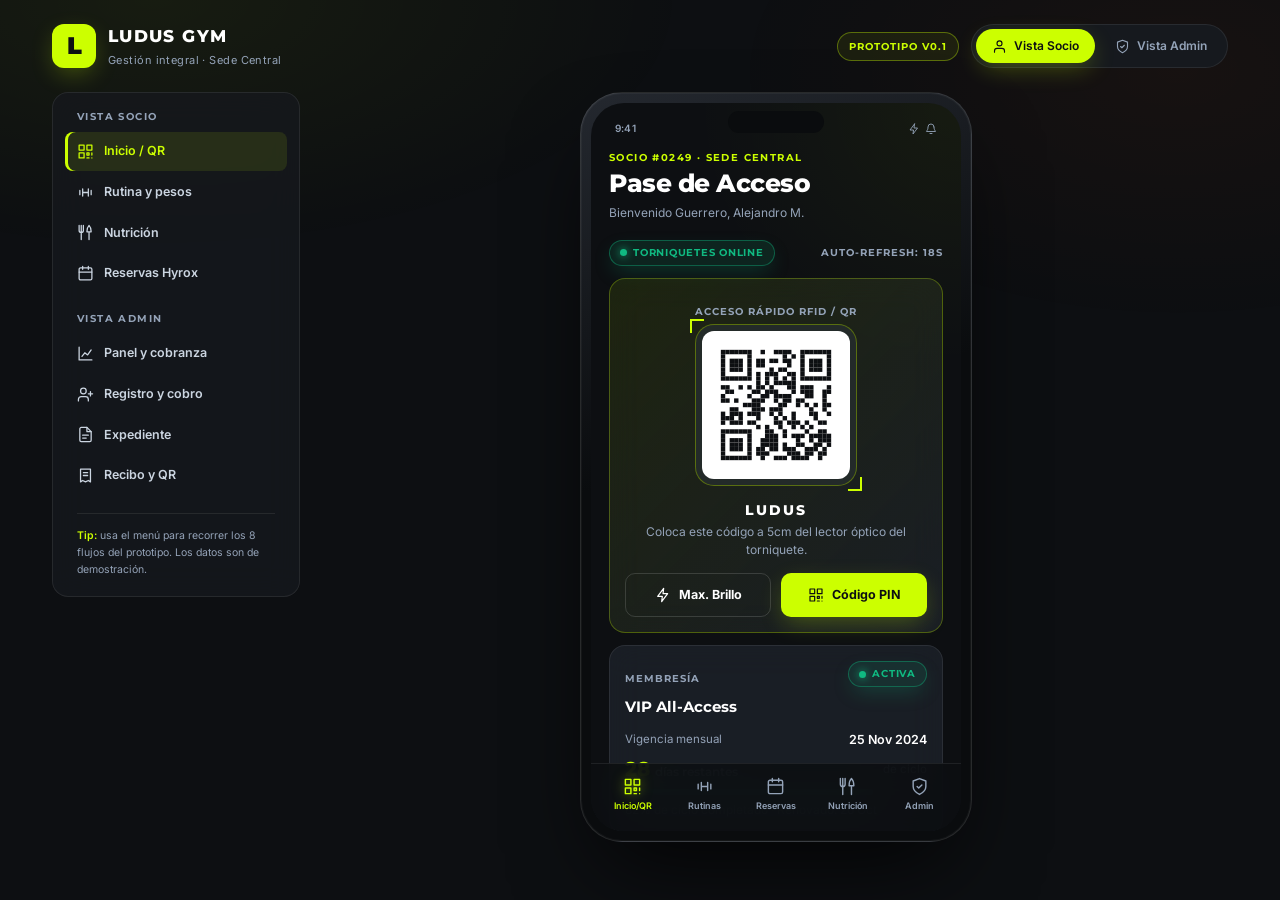
==== index.html @ ba5a7f58 "Prototipo navegable de Ludus Gym (8 flujos, HTML/CSS/JS)" ====
<!DOCTYPE html>
<html lang="es">
<head>
  <meta charset="UTF-8" />
  <meta name="viewport" content="width=device-width, initial-scale=1.0" />
  <meta name="description" content="Prototipo navegable de Ludus Gym: gestión de gimnasio para socios y administradores." />
  <title>Ludus Gym · Prototipo de gestión</title>
  <link rel="preconnect" href="https://fonts.googleapis.com" />
  <link rel="preconnect" href="https://fonts.gstatic.com" crossorigin />
  <link href="https://fonts.googleapis.com/css2?family=Inter:wght@400;500;600;700&family=Montserrat:wght@600;700;800;900&display=swap" rel="stylesheet" />
  <link rel="stylesheet" href="assets/styles.css" />
</head>
<body>
  <div class="app">
    <header class="topbar">
      <div class="brand">
        <div class="brand__logo">L</div>
        <div>
          <h1>Ludus Gym</h1>
          <p>Gestión integral · Sede Central</p>
        </div>
      </div>
      <div class="topbar__right">
        <span class="version-badge">Prototipo v0.1</span>
        <div class="role-switch" aria-label="Cambiar vista">
          <button type="button" data-action="role" data-role="socio">
            <svg viewBox="0 0 24 24" fill="none" stroke="currentColor" stroke-width="1.8" stroke-linecap="round" stroke-linejoin="round" aria-hidden="true"><path d="M20 21v-2a4 4 0 0 0-4-4H8a4 4 0 0 0-4 4v2"/><circle cx="12" cy="7" r="4"/></svg>
            Vista Socio
          </button>
          <button type="button" data-action="role" data-role="admin">
            <svg viewBox="0 0 24 24" fill="none" stroke="currentColor" stroke-width="1.8" stroke-linecap="round" stroke-linejoin="round" aria-hidden="true"><path d="M12 22s8-4 8-10V5l-8-3-8 3v7c0 6 8 10 8 10Z"/><path d="m9 12 2 2 4-4"/></svg>
            Vista Admin
          </button>
        </div>
      </div>
    </header>

    <div class="workspace">
      <aside class="sidebar" aria-label="Navegación del prototipo">
        <div class="sidebar__nav">
          <div class="nav-group">
            <p class="nav-group__label">Vista Socio</p>
            <button class="nav-item" type="button" data-action="go" data-role="socio" data-screen="socio-home">
              <svg viewBox="0 0 24 24" fill="none" stroke="currentColor" stroke-width="1.8" stroke-linecap="round" stroke-linejoin="round"><rect x="3" y="3" width="7" height="7"/><rect x="14" y="3" width="7" height="7"/><rect x="3" y="14" width="7" height="7"/><path d="M14 14h3v3h-3zM21 14v3M14 21h3M21 21h.01"/></svg>
              Inicio / QR
            </button>
            <button class="nav-item" type="button" data-action="go" data-role="socio" data-screen="socio-routine">
              <svg viewBox="0 0 24 24" fill="none" stroke="currentColor" stroke-width="1.8" stroke-linecap="round" stroke-linejoin="round"><path d="M4 9v6M8 7v10M16 7v10M20 9v6M8 12h8"/></svg>
              Rutina y pesos
            </button>
            <button class="nav-item" type="button" data-action="go" data-role="socio" data-screen="socio-nutrition">
              <svg viewBox="0 0 24 24" fill="none" stroke="currentColor" stroke-width="1.8" stroke-linecap="round" stroke-linejoin="round"><path d="M3 2v7a3 3 0 0 0 6 0V2M6 2v20M17 2c-2 2-3 5-3 9h6c0-4-1-7-3-9ZM17 11v11"/></svg>
              Nutrición
            </button>
            <button class="nav-item" type="button" data-action="go" data-role="socio" data-screen="socio-bookings">
              <svg viewBox="0 0 24 24" fill="none" stroke="currentColor" stroke-width="1.8" stroke-linecap="round" stroke-linejoin="round"><rect x="3" y="4" width="18" height="17" rx="2"/><path d="M16 2v4M8 2v4M3 10h18"/></svg>
              Reservas Hyrox
            </button>
          </div>
          <div class="nav-group">
            <p class="nav-group__label">Vista Admin</p>
            <button class="nav-item" type="button" data-action="go" data-role="admin" data-screen="admin-dashboard">
              <svg viewBox="0 0 24 24" fill="none" stroke="currentColor" stroke-width="1.8" stroke-linecap="round" stroke-linejoin="round"><path d="M3 3v18h18"/><path d="m7 16 4-5 4 3 5-7"/></svg>
              Panel y cobranza
            </button>
            <button class="nav-item" type="button" data-action="go" data-role="admin" data-screen="admin-register">
              <svg viewBox="0 0 24 24" fill="none" stroke="currentColor" stroke-width="1.8" stroke-linecap="round" stroke-linejoin="round"><path d="M16 21v-2a4 4 0 0 0-4-4H6a4 4 0 0 0-4 4v2"/><circle cx="9" cy="7" r="4"/><path d="M19 8v6M22 11h-6"/></svg>
              Registro y cobro
            </button>
            <button class="nav-item" type="button" data-action="go" data-role="admin" data-screen="admin-member">
              <svg viewBox="0 0 24 24" fill="none" stroke="currentColor" stroke-width="1.8" stroke-linecap="round" stroke-linejoin="round"><path d="M14 2H6a2 2 0 0 0-2 2v16a2 2 0 0 0 2 2h12a2 2 0 0 0 2-2V8Z"/><path d="M14 2v6h6M8 13h8M8 17h5"/></svg>
              Expediente
            </button>
            <button class="nav-item" type="button" data-action="go" data-role="admin" data-screen="admin-receipt">
              <svg viewBox="0 0 24 24" fill="none" stroke="currentColor" stroke-width="1.8" stroke-linecap="round" stroke-linejoin="round"><path d="M5 3h14v18l-3-2-4 2-4-2-3 2V3Z"/><path d="M9 8h6M9 12h6"/></svg>
              Recibo y QR
            </button>
          </div>
        </div>
        <p class="sidebar__foot">
          <strong>Tip:</strong> usa el menú para recorrer los 8 flujos del prototipo. Los datos son de demostración.
        </p>
      </aside>

      <main class="stage">
        <div class="device">
          <div class="device__notch" aria-hidden="true"></div>
          <div class="screen-scroll" id="screen"></div>
        </div>
      </main>
    </div>
  </div>

  <div class="modal-overlay" id="qr-modal" hidden>
    <div class="modal" role="dialog" aria-modal="true" aria-labelledby="qr-modal-title">
      <div id="qr-modal-content"></div>
      <h3 id="qr-modal-title">Credencial de acceso</h3>
      <p>Acércate al lector óptico del torniquete. Código <strong>LUDUS-PASS-0249</strong>.</p>
      <button class="btn btn--primary btn--block" type="button" data-action="close-modal">Entendido</button>
    </div>
  </div>

  <div class="toast-stack" id="toasts" aria-live="polite"></div>

  <script src="assets/app.js"></script>
</body>
</html>
---- assets/styles.css ----
/* ==========================================================================
   LUDUS GYM · Prototipo
   Sistema de diseño "Kinetic Obsidian" (adaptado de DESIGN.md)
   ========================================================================== */

:root {
  --bg: #0d0f12;
  --surface: #16191e;
  --surface-2: #1f242d;
  --surface-3: #282a2d;
  --volt: #ccff00;
  --volt-dim: #abd600;
  --ignition: #ff5500;
  --emerald: #10b981;
  --text: #ffffff;
  --muted: #94a3b8;
  --border: rgba(255, 255, 255, 0.08);
  --border-strong: rgba(255, 255, 255, 0.14);
  --volt-glow: 0 8px 24px -4px rgba(204, 255, 0, 0.28);
  --ignition-glow: 0 8px 24px -4px rgba(255, 85, 0, 0.32);
  --emerald-glow: 0 8px 20px -4px rgba(16, 185, 129, 0.25);
  --font-display: "Montserrat", system-ui, sans-serif;
  --font-body: "Inter", system-ui, sans-serif;
}

* { box-sizing: border-box; }

html, body { min-height: 100%; }

body {
  margin: 0;
  background: var(--bg);
  color: var(--text);
  font-family: var(--font-body);
  font-size: 14px;
  line-height: 1.5;
  -webkit-font-smoothing: antialiased;
}

body::before {
  content: "";
  position: fixed;
  inset: 0;
  pointer-events: none;
  background:
    radial-gradient(60% 40% at 12% 0%, rgba(204, 255, 0, 0.055), transparent 70%),
    radial-gradient(50% 40% at 92% 8%, rgba(255, 85, 0, 0.045), transparent 70%);
  z-index: 0;
}

button, input, select { font: inherit; }
button { cursor: pointer; }
svg { display: block; }

.app {
  position: relative;
  z-index: 1;
  max-width: 1240px;
  margin: 0 auto;
  padding: 24px clamp(16px, 3vw, 32px) 48px;
}

/* ---------- Barra superior ---------- */
.topbar {
  display: flex;
  align-items: center;
  justify-content: space-between;
  gap: 16px;
  flex-wrap: wrap;
  margin-bottom: 24px;
}

.brand { display: flex; align-items: center; gap: 12px; }

.brand__logo {
  width: 44px;
  height: 44px;
  display: grid;
  place-items: center;
  border-radius: 12px;
  background: var(--volt);
  color: var(--bg);
  font-family: var(--font-display);
  font-size: 24px;
  font-weight: 900;
  box-shadow: var(--volt-glow);
}

.brand h1 {
  margin: 0;
  font-family: var(--font-display);
  font-size: 17px;
  font-weight: 800;
  letter-spacing: 0.08em;
  text-transform: uppercase;
}

.brand p { margin: 2px 0 0; color: var(--muted); font-size: 11px; letter-spacing: 0.04em; }

.topbar__right { display: flex; align-items: center; gap: 12px; flex-wrap: wrap; }

.version-badge {
  font-family: var(--font-display);
  font-size: 10px;
  font-weight: 700;
  letter-spacing: 0.1em;
  color: var(--volt);
  border: 1px solid rgba(204, 255, 0, 0.35);
  background: rgba(204, 255, 0, 0.07);
  border-radius: 999px;
  padding: 6px 11px;
  text-transform: uppercase;
}

.role-switch {
  display: flex;
  gap: 4px;
  padding: 4px;
  background: var(--surface);
  border: 1px solid var(--border);
  border-radius: 999px;
}

.role-switch button {
  display: inline-flex;
  align-items: center;
  gap: 7px;
  border: 0;
  background: transparent;
  color: var(--muted);
  padding: 8px 16px;
  border-radius: 999px;
  font-size: 12px;
  font-weight: 600;
  transition: 0.18s ease;
}

.role-switch button:hover { color: #fff; }
.role-switch button.active { background: var(--volt); color: var(--bg); box-shadow: var(--volt-glow); }
.role-switch svg { width: 15px; height: 15px; }

/* ---------- Estructura ---------- */
.workspace {
  display: grid;
  grid-template-columns: 248px minmax(0, 1fr);
  gap: 24px;
  align-items: start;
}

.sidebar {
  position: sticky;
  top: 24px;
  background: rgba(22, 25, 30, 0.78);
  border: 1px solid var(--border);
  border-radius: 16px;
  padding: 16px 12px;
  backdrop-filter: blur(16px);
}

.nav-group + .nav-group { margin-top: 18px; }

.nav-group__label {
  margin: 0 12px 8px;
  font-family: var(--font-display);
  font-size: 10px;
  font-weight: 700;
  letter-spacing: 0.14em;
  color: var(--muted);
  text-transform: uppercase;
}

.nav-item {
  display: flex;
  align-items: center;
  gap: 10px;
  width: 100%;
  padding: 10px 12px;
  border: 0;
  border-radius: 8px;
  background: transparent;
  color: #cbd5e1;
  text-align: left;
  font-size: 12.5px;
  font-weight: 600;
  transition: 0.18s ease;
}

.nav-item + .nav-item { margin-top: 2px; }
.nav-item:hover { background: rgba(255, 255, 255, 0.05); color: #fff; }
.nav-item.active {
  background: rgba(204, 255, 0, 0.1);
  color: var(--volt);
  box-shadow: inset 3px 0 0 var(--volt);
}
.nav-item svg { width: 17px; height: 17px; flex: 0 0 auto; }
.nav-item__hint { margin-left: auto; font-size: 9px; color: var(--muted); }

.sidebar__foot {
  margin: 18px 12px 2px;
  padding-top: 14px;
  border-top: 1px solid var(--border);
  font-size: 10.5px;
  line-height: 1.6;
  color: var(--muted);
}
.sidebar__foot strong { color: var(--volt); font-weight: 600; }

.stage { display: flex; justify-content: center; align-items: flex-start; }

/* ---------- Marco de dispositivo ---------- */
.device {
  position: relative;
  width: 392px;
  max-width: 100%;
  height: min(812px, calc(100vh - 150px));
  min-height: 620px;
  padding: 10px;
  border-radius: 42px;
  border: 1px solid rgba(255, 255, 255, 0.12);
  background: linear-gradient(160deg, #24282f, #0a0c0e 45%);
  box-shadow: 0 40px 90px -25px rgba(0, 0, 0, 0.85), inset 0 0 0 1px rgba(255, 255, 255, 0.04);
}

.device__notch {
  position: absolute;
  z-index: 4;
  top: 18px;
  left: 50%;
  transform: translateX(-50%);
  width: 96px;
  height: 22px;
  border-radius: 999px;
  background: #0a0c0e;
}

.screen-scroll {
  position: relative;
  height: 100%;
  overflow-y: auto;
  overflow-x: hidden;
  border-radius: 33px;
  background:
    radial-gradient(120% 60% at 100% 0%, rgba(204, 255, 0, 0.05), transparent 60%),
    var(--bg);
  padding: 16px 18px 0;
  scrollbar-width: thin;
  scrollbar-color: rgba(255, 255, 255, 0.14) transparent;
}
.screen-scroll::-webkit-scrollbar { width: 4px; }
.screen-scroll::-webkit-scrollbar-thumb { background: rgba(255, 255, 255, 0.14); border-radius: 4px; }

.statusbar {
  display: flex;
  justify-content: space-between;
  align-items: center;
  padding: 2px 6px 14px;
  font-size: 10px;
  font-weight: 600;
  color: var(--muted);
  letter-spacing: 0.02em;
}
.statusbar__icons { display: flex; gap: 5px; align-items: center; }
.statusbar__icons svg { width: 12px; height: 12px; }

.screen-head { margin-bottom: 18px; }
.eyebrow {
  margin: 0 0 4px;
  font-family: var(--font-display);
  font-size: 10px;
  font-weight: 700;
  letter-spacing: 0.14em;
  color: var(--volt);
  text-transform: uppercase;
}
.screen-title {
  margin: 0;
  font-family: var(--font-display);
  font-size: 25px;
  font-weight: 800;
  line-height: 1.15;
  letter-spacing: -0.02em;
}
.screen-sub { margin: 6px 0 0; color: var(--muted); font-size: 12px; }

/* ---------- Tarjetas y componentes ---------- */
.card {
  background: rgba(31, 36, 45, 0.72);
  border: 1px solid var(--border);
  border-radius: 16px;
  padding: 15px;
  backdrop-filter: blur(16px);
}
.card + .card { margin-top: 12px; }
.card--plain { background: rgba(22, 25, 30, 0.55); }
.card--volt { border-color: rgba(204, 255, 0, 0.28); background: linear-gradient(135deg, rgba(204, 255, 0, 0.09), rgba(31, 36, 45, 0.7)); }

.card__label {
  font-family: var(--font-display);
  font-size: 10px;
  font-weight: 700;
  letter-spacing: 0.1em;
  color: var(--muted);
  text-transform: uppercase;
}
.card__title { margin: 4px 0 0; font-family: var(--font-display); font-size: 15px; font-weight: 700; }
.card__head { display: flex; align-items: flex-start; justify-content: space-between; gap: 10px; margin-bottom: 12px; }

.row { display: flex; align-items: center; justify-content: space-between; gap: 12px; }
.row + .row { margin-top: 10px; }
.row__label { color: var(--muted); font-size: 11.5px; }
.row__value { font-size: 12.5px; font-weight: 600; }

.metric {
  font-family: var(--font-display);
  font-size: 30px;
  font-weight: 800;
  letter-spacing: -0.04em;
  line-height: 1;
  color: var(--volt);
}
.metric--sm { font-size: 20px; letter-spacing: -0.02em; }
.metric--white { color: #fff; }
.metric__unit { font-size: 12px; font-weight: 600; color: var(--muted); letter-spacing: 0; }

.grid-2 { display: grid; grid-template-columns: repeat(2, minmax(0, 1fr)); gap: 10px; }
.grid-2 .card + .card { margin-top: 0; }
.grid-3 { display: grid; grid-template-columns: repeat(3, minmax(0, 1fr)); gap: 8px; }

.badge {
  display: inline-flex;
  align-items: center;
  gap: 6px;
  padding: 5px 10px;
  border-radius: 999px;
  font-family: var(--font-display);
  font-size: 9.5px;
  font-weight: 700;
  letter-spacing: 0.08em;
  text-transform: uppercase;
  white-space: nowrap;
}
.badge--active { color: var(--emerald); background: rgba(16, 185, 129, 0.12); border: 1px solid rgba(16, 185, 129, 0.4); box-shadow: var(--emerald-glow); }
.badge--warn { color: var(--ignition); background: rgba(255, 85, 0, 0.12); border: 1px solid rgba(255, 85, 0, 0.4); }
.badge--volt { color: var(--volt); background: rgba(204, 255, 0, 0.1); border: 1px solid rgba(204, 255, 0, 0.35); }
.badge--muted { color: var(--muted); background: rgba(255, 255, 255, 0.05); border: 1px solid var(--border); }
.dot { width: 7px; height: 7px; border-radius: 50%; background: currentColor; box-shadow: 0 0 9px currentColor; }

.btn {
  display: inline-flex;
  align-items: center;
  justify-content: center;
  gap: 8px;
  min-height: 44px;
  padding: 0 16px;
  border: 1px solid transparent;
  border-radius: 10px;
  font-size: 12.5px;
  font-weight: 700;
  font-family: var(--font-body);
  transition: transform 0.12s ease, box-shadow 0.18s ease, background 0.18s ease;
}
.btn:active { transform: scale(0.98); }
.btn svg { width: 16px; height: 16px; }
.btn--primary { background: var(--volt); color: var(--bg); box-shadow: var(--volt-glow); }
.btn--primary:hover { box-shadow: 0 10px 30px -4px rgba(204, 255, 0, 0.45); }
.btn--ignition { background: var(--ignition); color: #fff; box-shadow: var(--ignition-glow); }
.btn--emerald { background: var(--emerald); color: #002113; box-shadow: var(--emerald-glow); }
.btn--ghost { background: transparent; border-color: var(--border-strong); color: #fff; }
.btn--ghost:hover { background: rgba(204, 255, 0, 0.1); border-color: rgba(204, 255, 0, 0.4); }
.btn--block { width: 100%; }
.btn--sm { min-height: 34px; padding: 0 12px; font-size: 11px; border-radius: 8px; }

.bar-track { height: 6px; border-radius: 999px; background: rgba(255, 255, 255, 0.06); overflow: hidden; }
.bar-fill { height: 100%; border-radius: 999px; background: var(--volt); transition: width 0.35s ease; }
.bar-fill--ignition { background: var(--ignition); }
.bar-fill--emerald { background: var(--emerald); }

.qr-frame { position: relative; padding: 10px; background: #fff; border-radius: 12px; box-shadow: 0 0 0 6px rgba(31, 36, 45, 0.9), 0 0 0 7px rgba(204, 255, 0, 0.35); }
.qr-frame::before, .qr-frame::after {
  content: "";
  position: absolute;
  width: 12px; height: 12px;
  border: 2px solid var(--volt);
  pointer-events: none;
}
.qr-frame::before { top: -12px; left: -12px; border-right: 0; border-bottom: 0; }
.qr-frame::after { bottom: -12px; right: -12px; border-left: 0; border-top: 0; }
.qr-frame svg { width: 128px; height: 128px; image-rendering: pixelated; }

.avatar {
  width: 40px; height: 40px; flex: 0 0 auto;
  display: grid; place-items: center;
  border-radius: 10px;
  background: rgba(204, 255, 0, 0.12);
  color: var(--volt);
  font-family: var(--font-display);
  font-size: 14px;
  font-weight: 800;
  border: 1px solid rgba(204, 255, 0, 0.25);
}

.list-row { display: flex; align-items: center; gap: 10px; padding: 10px 0; }
.list-row + .list-row { border-top: 1px solid rgba(255, 255, 255, 0.05); }
.list-row__main { min-width: 0; flex: 1; }
.list-row__title { font-size: 12.5px; font-weight: 600; }
.list-row__sub { font-size: 10.5px; color: var(--muted); margin-top: 1px; }
.list-row__right { text-align: right; flex: 0 0 auto; }

.exercise {
  display: flex; gap: 12px; align-items: flex-start;
  padding: 12px;
  border-radius: 12px;
  background: rgba(13, 15, 18, 0.5);
  border: 1px solid var(--border);
}
.exercise + .exercise { margin-top: 8px; }
.exercise__num { font-family: var(--font-display); font-size: 11px; font-weight: 800; color: var(--volt); padding-top: 2px; }
.exercise__name { font-size: 12.5px; font-weight: 600; }
.exercise__meta { font-size: 10.5px; color: var(--muted); margin-top: 2px; }

.field { margin-bottom: 12px; }
.field label { display: block; margin-bottom: 5px; font-size: 10px; font-weight: 700; letter-spacing: 0.08em; color: var(--muted); text-transform: uppercase; }
.field input, .field select {
  width: 100%;
  min-height: 42px;
  padding: 0 12px;
  background: var(--surface);
  border: 1px solid rgba(255, 255, 255, 0.1);
  border-radius: 8px;
  color: #fff;
  font-size: 12.5px;
  outline: none;
  transition: 0.18s ease;
}
.field input:focus, .field select:focus { border-color: var(--volt); box-shadow: 0 0 0 3px rgba(204, 255, 0, 0.12); }
.field input::placeholder { color: #5d6778; }

.table-wrap { overflow-x: auto; margin: 0 -4px; }
table.data { width: 100%; border-collapse: collapse; font-size: 11px; }
table.data th {
  text-align: left;
  padding: 7px 6px;
  font-family: var(--font-display);
  font-size: 9px;
  font-weight: 700;
  letter-spacing: 0.09em;
  color: var(--muted);
  text-transform: uppercase;
  border-bottom: 1px solid var(--border);
}
table.data td { padding: 9px 6px; border-bottom: 1px solid rgba(255, 255, 255, 0.045); }
table.data tr:last-child td { border-bottom: 0; }
table.data td strong { font-weight: 600; }

.search-box { position: relative; margin-bottom: 12px; }
.search-box svg { position: absolute; left: 11px; top: 50%; transform: translateY(-50%); width: 15px; height: 15px; color: var(--muted); }
.search-box input { width: 100%; min-height: 40px; padding: 0 12px 0 34px; background: var(--surface); border: 1px solid var(--border); border-radius: 8px; color: #fff; font-size: 12px; outline: none; }
.search-box input:focus { border-color: var(--volt); }

.tabs { display: flex; gap: 6px; margin-bottom: 12px; overflow-x: auto; }
.tabs button {
  border: 1px solid var(--border);
  background: transparent;
  color: var(--muted);
  padding: 7px 12px;
  border-radius: 999px;
  font-size: 11px;
  font-weight: 600;
  white-space: nowrap;
}
.tabs button.active { background: rgba(204, 255, 0, 0.1); color: var(--volt); border-color: rgba(204, 255, 0, 0.35); }

.notice {
  display: flex; gap: 10px; align-items: flex-start;
  padding: 11px 12px;
  border-radius: 10px;
  background: rgba(255, 85, 0, 0.08);
  border: 1px solid rgba(255, 85, 0, 0.28);
  font-size: 11px;
  color: #ffd0bd;
}
.notice svg { width: 15px; height: 15px; flex: 0 0 auto; color: var(--ignition); }

.sparkline { display: flex; align-items: flex-end; gap: 5px; height: 56px; margin-top: 8px; }
.sparkline span { flex: 1; border-radius: 3px 3px 0 0; background: linear-gradient(180deg, var(--volt), rgba(204, 255, 0, 0.18)); }

/* ---------- Navegación inferior ---------- */
.bottom-nav {
  position: sticky;
  bottom: 0;
  z-index: 5;
  display: grid;
  grid-auto-flow: column;
  grid-auto-columns: 1fr;
  margin: 18px -18px 0;
  padding: 9px 6px 14px;
  background: rgba(13, 15, 18, 0.92);
  border-top: 1px solid var(--border);
  backdrop-filter: blur(20px);
}
.bottom-nav button {
  display: flex; flex-direction: column; align-items: center; gap: 3px;
  border: 0; background: transparent; color: var(--muted);
  font-size: 9px; font-weight: 600; padding: 4px 0; min-height: 44px;
}
.bottom-nav button.active { color: var(--volt); }
.bottom-nav button.active svg { filter: drop-shadow(0 0 6px rgba(204, 255, 0, 0.5)); }
.bottom-nav svg { width: 19px; height: 19px; }

/* ---------- Modal y toast ---------- */
.modal-overlay {
  position: fixed; inset: 0; z-index: 50;
  display: grid; place-items: center;
  padding: 20px;
  background: rgba(13, 15, 18, 0.85);
  backdrop-filter: blur(20px);
}
.modal-overlay[hidden] { display: none; }
.modal {
  width: min(350px, 100%);
  padding: 26px 22px;
  border-radius: 24px;
  background: var(--surface-2);
  border: 1px solid rgba(255, 255, 255, 0.14);
  box-shadow: 0 30px 70px -20px #000;
  text-align: center;
}
.modal h3 { margin: 12px 0 4px; font-family: var(--font-display); font-size: 18px; font-weight: 800; }
.modal p { margin: 0 0 18px; color: var(--muted); font-size: 11.5px; }
.modal .qr-frame { display: inline-block; }
.modal .qr-frame svg { width: 150px; height: 150px; }

.toast-stack { position: fixed; z-index: 60; right: 20px; top: 20px; display: flex; flex-direction: column; gap: 8px; }
.toast {
  display: flex; align-items: center; gap: 9px;
  min-width: 230px; max-width: 330px;
  padding: 11px 14px;
  border-radius: 10px;
  background: #1f242d;
  border: 1px solid rgba(204, 255, 0, 0.35);
  box-shadow: 0 12px 30px -10px #000;
  font-size: 12px;
  animation: toast-in 0.22s ease-out;
}
.toast svg { width: 16px; height: 16px; color: var(--volt); flex: 0 0 auto; }
@keyframes toast-in { from { opacity: 0; transform: translateY(-8px); } to { opacity: 1; transform: none; } }

/* ---------- Responsive ---------- */
@media (max-width: 860px) {
  .workspace { grid-template-columns: 1fr; gap: 16px; }
  .sidebar { position: static; }
  .sidebar__nav { display: grid; grid-template-columns: 1fr 1fr; gap: 14px; }
  .nav-group + .nav-group { margin-top: 0; }
  .sidebar__foot { display: none; }
  .device { width: 100%; height: min(760px, calc(100vh - 300px)); min-height: 560px; }
}

@media (max-width: 520px) {
  .app { padding: 16px 12px 24px; }
  .topbar { margin-bottom: 16px; }
  .brand h1 { font-size: 15px; }
  .version-badge { display: none; }
  .role-switch { width: 100%; }
  .role-switch button { flex: 1; justify-content: center; padding: 8px 10px; }
  .sidebar__nav { grid-template-columns: 1fr; }
  .device {
    width: calc(100% + 24px);
    margin-left: -12px;
    height: auto;
    min-height: 0;
    padding: 0;
    border: 0;
    border-radius: 0;
    background: var(--bg);
    box-shadow: none;
  }
  .device__notch { display: none; }
  .screen-scroll { border-radius: 0; padding: 10px 16px 0; }
  .bottom-nav { margin: 18px -16px 0; padding-bottom: max(14px, env(safe-area-inset-bottom)); }
  .toast-stack { left: 12px; right: 12px; top: 12px; }
  .toast { max-width: none; }
}
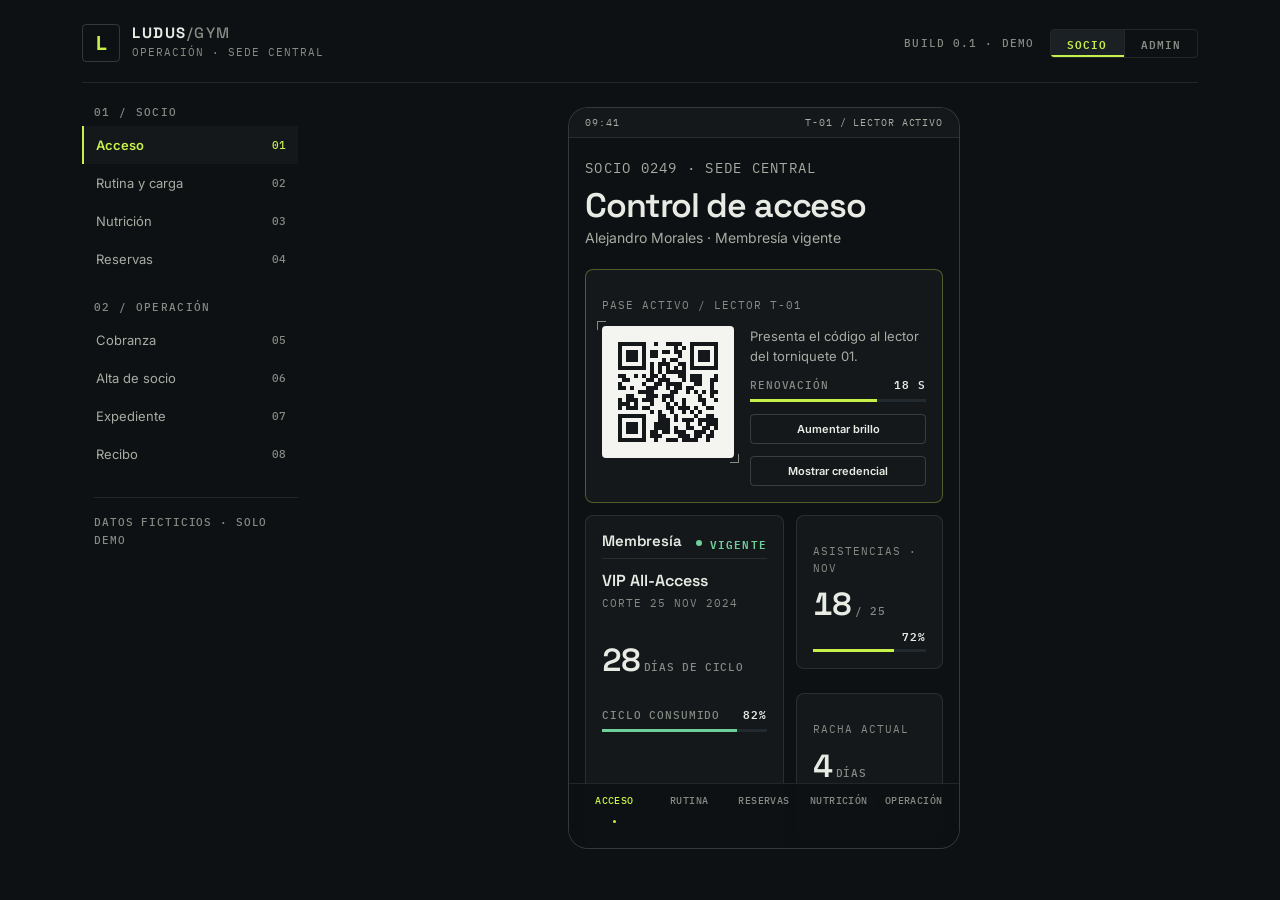
==== commit 44ed6d7d: "Refactor de diseño: sistema Terminal 2026, diagnóstico anti-slop y estados reales" ====
--- a/index.html
+++ b/index.html
@@ -1,106 +1,74 @@
-<!DOCTYPE html>
+<!doctype html>
 <html lang="es">
 <head>
-  <meta charset="UTF-8" />
-  <meta name="viewport" content="width=device-width, initial-scale=1.0" />
-  <meta name="description" content="Prototipo navegable de Ludus Gym: gestión de gimnasio para socios y administradores." />
-  <title>Ludus Gym · Prototipo de gestión</title>
-  <link rel="preconnect" href="https://fonts.googleapis.com" />
-  <link rel="preconnect" href="https://fonts.gstatic.com" crossorigin />
-  <link href="https://fonts.googleapis.com/css2?family=Inter:wght@400;500;600;700&family=Montserrat:wght@600;700;800;900&display=swap" rel="stylesheet" />
-  <link rel="stylesheet" href="assets/styles.css" />
+  <meta charset="utf-8">
+  <meta name="viewport" content="width=device-width, initial-scale=1">
+  <meta name="color-scheme" content="dark">
+  <meta name="description" content="Terminal de operación Ludus Gym: accesos, cobros y expedientes en un solo flujo.">
+  <title>Ludus Gym · Terminal de operación</title>
+  <link rel="preconnect" href="https://fonts.googleapis.com">
+  <link rel="preconnect" href="https://fonts.gstatic.com" crossorigin>
+  <link href="https://fonts.googleapis.com/css2?family=IBM+Plex+Mono:wght@400;500;600&family=Inter:wght@400;500;600&family=Space+Grotesk:wght@500;600;700&display=swap" rel="stylesheet">
+  <link rel="stylesheet" href="assets/styles.css">
 </head>
 <body>
+  <a class="skip-link" href="#screen">Saltar a la vista activa</a>
+
   <div class="app">
     <header class="topbar">
       <div class="brand">
-        <div class="brand__logo">L</div>
-        <div>
-          <h1>Ludus Gym</h1>
-          <p>Gestión integral · Sede Central</p>
-        </div>
+        <span class="brand__mark" aria-hidden="true">L</span>
+        <span class="brand__id">
+          <strong>LUDUS<span>/GYM</span></strong>
+          <span class="meta">OPERACIÓN · SEDE CENTRAL</span>
+        </span>
       </div>
-      <div class="topbar__right">
-        <span class="version-badge">Prototipo v0.1</span>
-        <div class="role-switch" aria-label="Cambiar vista">
-          <button type="button" data-action="role" data-role="socio">
-            <svg viewBox="0 0 24 24" fill="none" stroke="currentColor" stroke-width="1.8" stroke-linecap="round" stroke-linejoin="round" aria-hidden="true"><path d="M20 21v-2a4 4 0 0 0-4-4H8a4 4 0 0 0-4 4v2"/><circle cx="12" cy="7" r="4"/></svg>
-            Vista Socio
-          </button>
-          <button type="button" data-action="role" data-role="admin">
-            <svg viewBox="0 0 24 24" fill="none" stroke="currentColor" stroke-width="1.8" stroke-linecap="round" stroke-linejoin="round" aria-hidden="true"><path d="M12 22s8-4 8-10V5l-8-3-8 3v7c0 6 8 10 8 10Z"/><path d="m9 12 2 2 4-4"/></svg>
-            Vista Admin
-          </button>
-        </div>
+      <div class="topbar__tools">
+        <span class="build">BUILD 0.1 · DEMO</span>
+        <nav class="segment" aria-label="Seleccionar vista">
+          <button type="button" data-action="role" data-role="socio" aria-pressed="true">SOCIO</button>
+          <button type="button" data-action="role" data-role="admin" aria-pressed="false">ADMIN</button>
+        </nav>
       </div>
     </header>
 
     <div class="workspace">
-      <aside class="sidebar" aria-label="Navegación del prototipo">
-        <div class="sidebar__nav">
-          <div class="nav-group">
-            <p class="nav-group__label">Vista Socio</p>
-            <button class="nav-item" type="button" data-action="go" data-role="socio" data-screen="socio-home">
-              <svg viewBox="0 0 24 24" fill="none" stroke="currentColor" stroke-width="1.8" stroke-linecap="round" stroke-linejoin="round"><rect x="3" y="3" width="7" height="7"/><rect x="14" y="3" width="7" height="7"/><rect x="3" y="14" width="7" height="7"/><path d="M14 14h3v3h-3zM21 14v3M14 21h3M21 21h.01"/></svg>
-              Inicio / QR
-            </button>
-            <button class="nav-item" type="button" data-action="go" data-role="socio" data-screen="socio-routine">
-              <svg viewBox="0 0 24 24" fill="none" stroke="currentColor" stroke-width="1.8" stroke-linecap="round" stroke-linejoin="round"><path d="M4 9v6M8 7v10M16 7v10M20 9v6M8 12h8"/></svg>
-              Rutina y pesos
-            </button>
-            <button class="nav-item" type="button" data-action="go" data-role="socio" data-screen="socio-nutrition">
-              <svg viewBox="0 0 24 24" fill="none" stroke="currentColor" stroke-width="1.8" stroke-linecap="round" stroke-linejoin="round"><path d="M3 2v7a3 3 0 0 0 6 0V2M6 2v20M17 2c-2 2-3 5-3 9h6c0-4-1-7-3-9ZM17 11v11"/></svg>
-              Nutrición
-            </button>
-            <button class="nav-item" type="button" data-action="go" data-role="socio" data-screen="socio-bookings">
-              <svg viewBox="0 0 24 24" fill="none" stroke="currentColor" stroke-width="1.8" stroke-linecap="round" stroke-linejoin="round"><rect x="3" y="4" width="18" height="17" rx="2"/><path d="M16 2v4M8 2v4M3 10h18"/></svg>
-              Reservas Hyrox
-            </button>
-          </div>
-          <div class="nav-group">
-            <p class="nav-group__label">Vista Admin</p>
-            <button class="nav-item" type="button" data-action="go" data-role="admin" data-screen="admin-dashboard">
-              <svg viewBox="0 0 24 24" fill="none" stroke="currentColor" stroke-width="1.8" stroke-linecap="round" stroke-linejoin="round"><path d="M3 3v18h18"/><path d="m7 16 4-5 4 3 5-7"/></svg>
-              Panel y cobranza
-            </button>
-            <button class="nav-item" type="button" data-action="go" data-role="admin" data-screen="admin-register">
-              <svg viewBox="0 0 24 24" fill="none" stroke="currentColor" stroke-width="1.8" stroke-linecap="round" stroke-linejoin="round"><path d="M16 21v-2a4 4 0 0 0-4-4H6a4 4 0 0 0-4 4v2"/><circle cx="9" cy="7" r="4"/><path d="M19 8v6M22 11h-6"/></svg>
-              Registro y cobro
-            </button>
-            <button class="nav-item" type="button" data-action="go" data-role="admin" data-screen="admin-member">
-              <svg viewBox="0 0 24 24" fill="none" stroke="currentColor" stroke-width="1.8" stroke-linecap="round" stroke-linejoin="round"><path d="M14 2H6a2 2 0 0 0-2 2v16a2 2 0 0 0 2 2h12a2 2 0 0 0 2-2V8Z"/><path d="M14 2v6h6M8 13h8M8 17h5"/></svg>
-              Expediente
-            </button>
-            <button class="nav-item" type="button" data-action="go" data-role="admin" data-screen="admin-receipt">
-              <svg viewBox="0 0 24 24" fill="none" stroke="currentColor" stroke-width="1.8" stroke-linecap="round" stroke-linejoin="round"><path d="M5 3h14v18l-3-2-4 2-4-2-3 2V3Z"/><path d="M9 8h6M9 12h6"/></svg>
-              Recibo y QR
-            </button>
-          </div>
-        </div>
-        <p class="sidebar__foot">
-          <strong>Tip:</strong> usa el menú para recorrer los 8 flujos del prototipo. Los datos son de demostración.
-        </p>
+      <aside class="rail" aria-label="Flujos del prototipo">
+        <nav class="rail__group" aria-label="Flujos de socio">
+          <p class="rail__label">01 / SOCIO</p>
+          <button type="button" data-action="go" data-role="socio" data-screen="socio-home">Acceso <span class="idx">01</span></button>
+          <button type="button" data-action="go" data-role="socio" data-screen="socio-routine">Rutina y carga <span class="idx">02</span></button>
+          <button type="button" data-action="go" data-role="socio" data-screen="socio-nutrition">Nutrición <span class="idx">03</span></button>
+          <button type="button" data-action="go" data-role="socio" data-screen="socio-bookings">Reservas <span class="idx">04</span></button>
+        </nav>
+        <nav class="rail__group" aria-label="Flujos de administración">
+          <p class="rail__label">02 / OPERACIÓN</p>
+          <button type="button" data-action="go" data-role="admin" data-screen="admin-dashboard">Cobranza <span class="idx">05</span></button>
+          <button type="button" data-action="go" data-role="admin" data-screen="admin-register">Alta de socio <span class="idx">06</span></button>
+          <button type="button" data-action="go" data-role="admin" data-screen="admin-member">Expediente <span class="idx">07</span></button>
+          <button type="button" data-action="go" data-role="admin" data-screen="admin-receipt">Recibo <span class="idx">08</span></button>
+        </nav>
+        <p class="rail__foot">DATOS FICTICIOS · SOLO DEMO</p>
       </aside>
 
       <main class="stage">
         <div class="device">
-          <div class="device__notch" aria-hidden="true"></div>
-          <div class="screen-scroll" id="screen"></div>
+          <div class="device__bar" aria-hidden="true"><span class="mono">09:41</span><span class="mono">T-01 / LECTOR ACTIVO</span></div>
+          <div class="screen" id="screen" tabindex="-1"></div>
         </div>
       </main>
     </div>
   </div>
 
-  <div class="modal-overlay" id="qr-modal" hidden>
-    <div class="modal" role="dialog" aria-modal="true" aria-labelledby="qr-modal-title">
-      <div id="qr-modal-content"></div>
-      <h3 id="qr-modal-title">Credencial de acceso</h3>
-      <p>Acércate al lector óptico del torniquete. Código <strong>LUDUS-PASS-0249</strong>.</p>
-      <button class="btn btn--primary btn--block" type="button" data-action="close-modal">Entendido</button>
-    </div>
-  </div>
+  <dialog class="sheet" id="pass-dialog" aria-labelledby="pass-title">
+    <p class="meta" id="pass-title">CREDENCIAL / SOCIO 0249</p>
+    <div id="pass-qr"></div>
+    <h2>LUDUS-PASS-0249</h2>
+    <p>Presenta el código al lector del torniquete 01. Se renueva cada 18 segundos.</p>
+    <button type="button" class="btn btn--primary btn--block" data-action="close-dialog">Cerrar</button>
+  </dialog>
 
-  <div class="toast-stack" id="toasts" aria-live="polite"></div>
+  <div class="toasts" id="toasts" role="status" aria-live="polite"></div>
 
   <script src="assets/app.js"></script>
 </body>
--- a/assets/styles.css
+++ b/assets/styles.css
@@ -1,582 +1,598 @@
 /* ==========================================================================
-   LUDUS GYM · Prototipo
-   Sistema de diseño "Kinetic Obsidian" (adaptado de DESIGN.md)
+   LUDUS GYM / TERMINAL
+   Sistema visual · edición 2026. Hairlines, una sola señal, números tabulares.
    ========================================================================== */
 
 :root {
-  --bg: #0d0f12;
-  --surface: #16191e;
-  --surface-2: #1f242d;
-  --surface-3: #282a2d;
-  --volt: #ccff00;
-  --volt-dim: #abd600;
-  --ignition: #ff5500;
-  --emerald: #10b981;
-  --text: #ffffff;
-  --muted: #94a3b8;
-  --border: rgba(255, 255, 255, 0.08);
-  --border-strong: rgba(255, 255, 255, 0.14);
-  --volt-glow: 0 8px 24px -4px rgba(204, 255, 0, 0.28);
-  --ignition-glow: 0 8px 24px -4px rgba(255, 85, 0, 0.32);
-  --emerald-glow: 0 8px 20px -4px rgba(16, 185, 129, 0.25);
-  --font-display: "Montserrat", system-ui, sans-serif;
+  color-scheme: dark;
+
+  /* Superficies con temperatura */
+  --ink-900: #0e1113;
+  --ink-800: #14181b;
+  --ink-700: #1b2024;
+  --ink-600: #232a2f;
+  --line: rgba(226, 232, 220, .10);
+  --line-strong: rgba(226, 232, 220, .18);
+
+  /* Tinta: blanco roto, nunca puro */
+  --paper: #e8ebe4;
+  --paper-dim: #a6ada3;
+  --paper-faint: #848c84;
+
+  /* Un único acento funcional */
+  --accent: #c7f04a;
+  --on-accent: #10140c;
+  --ok: #6fcf9b;
+  --warn: #e08a5a;
+
+  /* Escala 4px */
+  --s1: 4px; --s2: 8px; --s3: 12px; --s4: 16px; --s5: 20px; --s6: 24px; --s8: 32px;
+
+  /* Tres radios, nunca más */
+  --r-sm: 4px;
+  --r-md: 8px;
+  --r-pill: 999px;
+
+  /* Tiempo */
+  --dur: 150ms;
+  --ease: cubic-bezier(.2, .7, .2, 1);
+
+  /* Tipos */
+  --font-display: "Space Grotesk", system-ui, sans-serif;
   --font-body: "Inter", system-ui, sans-serif;
-}
-
-* { box-sizing: border-box; }
-
-html, body { min-height: 100%; }
+  --font-mono: "IBM Plex Mono", ui-monospace, monospace;
+  --t-hero: clamp(1.75rem, 1.4rem + 1.2vw, 2.125rem);
+  --t-title: 1.25rem;
+  --t-sub: .875rem;
+  --t-body: .8125rem;
+  --t-meta: .6875rem;
+  --t-metric: 2rem;
+}
+
+*, *::before, *::after { box-sizing: border-box; }
+
+html { min-height: 100%; }
 
 body {
+  min-height: 100vh;
   margin: 0;
-  background: var(--bg);
-  color: var(--text);
-  font-family: var(--font-body);
-  font-size: 14px;
-  line-height: 1.5;
+  background: var(--ink-900);
+  color: var(--paper);
+  font: 400 var(--t-body)/1.55 var(--font-body);
   -webkit-font-smoothing: antialiased;
-}
-
-body::before {
-  content: "";
-  position: fixed;
-  inset: 0;
-  pointer-events: none;
-  background:
-    radial-gradient(60% 40% at 12% 0%, rgba(204, 255, 0, 0.055), transparent 70%),
-    radial-gradient(50% 40% at 92% 8%, rgba(255, 85, 0, 0.045), transparent 70%);
-  z-index: 0;
-}
-
-button, input, select { font: inherit; }
+  text-rendering: optimizeLegibility;
+}
+
+button, input, select { font: inherit; color: inherit; }
 button { cursor: pointer; }
+button:disabled { cursor: not-allowed; }
 svg { display: block; }
 
+/* Foco real, visible y consistente */
+:focus-visible {
+  outline: 2px solid var(--accent);
+  outline-offset: 2px;
+  border-radius: 2px;
+}
+
+.sr-only {
+  position: absolute; width: 1px; height: 1px;
+  padding: 0; margin: -1px; overflow: hidden;
+  clip: rect(0 0 0 0); white-space: nowrap; border: 0;
+}
+
+.skip-link {
+  position: absolute; left: var(--s4); top: -60px; z-index: 100;
+  padding: var(--s2) var(--s3); background: var(--accent);
+  color: var(--on-accent); font: 600 var(--t-meta)/1 var(--font-mono);
+  letter-spacing: .08em; text-transform: uppercase; text-decoration: none;
+  border-radius: var(--r-sm); transition: top var(--dur) var(--ease);
+}
+.skip-link:focus { top: var(--s4); }
+
+/* ---------- Utilidades tipográficas ---------- */
+.mono, .meta {
+  font-family: var(--font-mono);
+  font-size: var(--t-meta);
+  font-variant-numeric: tabular-nums;
+  letter-spacing: .09em;
+  text-transform: uppercase;
+}
+.meta { color: var(--paper-faint); }
+.mono { color: var(--paper-dim); }
+.metric {
+  font-family: var(--font-display);
+  font-size: var(--t-metric);
+  font-weight: 600;
+  line-height: 1;
+  letter-spacing: -.035em;
+  font-variant-numeric: tabular-nums;
+}
+.metric small {
+  font: 500 var(--t-meta)/1 var(--font-mono);
+  letter-spacing: .06em;
+  color: var(--paper-faint);
+  margin-left: var(--s1);
+}
+.accent { color: var(--accent); }
+.ok { color: var(--ok); }
+.warn { color: var(--warn); }
+
+/* ---------- Estructura ---------- */
 .app {
-  position: relative;
-  z-index: 1;
-  max-width: 1240px;
+  max-width: 1180px;
   margin: 0 auto;
-  padding: 24px clamp(16px, 3vw, 32px) 48px;
-}
-
-/* ---------- Barra superior ---------- */
+  padding: var(--s6) clamp(var(--s4), 3vw, var(--s8)) var(--s8);
+}
+
 .topbar {
-  display: flex;
-  align-items: center;
-  justify-content: space-between;
-  gap: 16px;
-  flex-wrap: wrap;
-  margin-bottom: 24px;
-}
-
-.brand { display: flex; align-items: center; gap: 12px; }
-
-.brand__logo {
-  width: 44px;
-  height: 44px;
-  display: grid;
-  place-items: center;
-  border-radius: 12px;
-  background: var(--volt);
-  color: var(--bg);
-  font-family: var(--font-display);
-  font-size: 24px;
-  font-weight: 900;
-  box-shadow: var(--volt-glow);
-}
-
-.brand h1 {
-  margin: 0;
-  font-family: var(--font-display);
-  font-size: 17px;
-  font-weight: 800;
-  letter-spacing: 0.08em;
-  text-transform: uppercase;
-}
-
-.brand p { margin: 2px 0 0; color: var(--muted); font-size: 11px; letter-spacing: 0.04em; }
-
-.topbar__right { display: flex; align-items: center; gap: 12px; flex-wrap: wrap; }
-
-.version-badge {
-  font-family: var(--font-display);
-  font-size: 10px;
-  font-weight: 700;
-  letter-spacing: 0.1em;
-  color: var(--volt);
-  border: 1px solid rgba(204, 255, 0, 0.35);
-  background: rgba(204, 255, 0, 0.07);
-  border-radius: 999px;
-  padding: 6px 11px;
-  text-transform: uppercase;
-}
-
-.role-switch {
-  display: flex;
-  gap: 4px;
-  padding: 4px;
-  background: var(--surface);
-  border: 1px solid var(--border);
-  border-radius: 999px;
-}
-
-.role-switch button {
-  display: inline-flex;
-  align-items: center;
-  gap: 7px;
-  border: 0;
-  background: transparent;
-  color: var(--muted);
-  padding: 8px 16px;
-  border-radius: 999px;
-  font-size: 12px;
-  font-weight: 600;
-  transition: 0.18s ease;
-}
-
-.role-switch button:hover { color: #fff; }
-.role-switch button.active { background: var(--volt); color: var(--bg); box-shadow: var(--volt-glow); }
-.role-switch svg { width: 15px; height: 15px; }
-
-/* ---------- Estructura ---------- */
+  display: flex; align-items: center; justify-content: space-between;
+  gap: var(--s4); flex-wrap: wrap;
+  padding-bottom: var(--s5);
+  border-bottom: 1px solid var(--line);
+  margin-bottom: var(--s6);
+}
+.brand { display: flex; align-items: center; gap: var(--s3); }
+.brand__mark {
+  width: 38px; height: 38px; display: grid; place-items: center;
+  border: 1px solid var(--line-strong); border-radius: var(--r-sm);
+  font: 700 1.25rem/1 var(--font-display); color: var(--accent);
+}
+.brand__id { display: flex; flex-direction: column; gap: var(--s1); }
+.brand__id strong {
+  font: 700 .9375rem/1 var(--font-display);
+  letter-spacing: .1em;
+}
+.brand__id strong span { color: var(--paper-faint); font-weight: 500; }
+.topbar__tools { display: flex; align-items: center; gap: var(--s4); }
+.build {
+  font: 500 var(--t-meta)/1 var(--font-mono);
+  letter-spacing: .1em; color: var(--paper-faint);
+}
+
+.segment {
+  display: inline-flex; border: 1px solid var(--line);
+  border-radius: var(--r-sm); overflow: hidden;
+}
+.segment button {
+  border: 0; background: transparent; color: var(--paper-faint);
+  padding: var(--s2) var(--s4);
+  font: 600 var(--t-meta)/1 var(--font-mono);
+  letter-spacing: .1em;
+  transition: color var(--dur) var(--ease), background var(--dur) var(--ease);
+}
+.segment button + button { border-left: 1px solid var(--line); }
+.segment button:hover { color: var(--paper); }
+.segment button[aria-pressed="true"] {
+  color: var(--accent); background: var(--ink-700);
+  box-shadow: inset 0 -2px 0 var(--accent);
+}
+
 .workspace {
   display: grid;
-  grid-template-columns: 248px minmax(0, 1fr);
-  gap: 24px;
+  grid-template-columns: 216px minmax(0, 1fr);
+  gap: var(--s8);
   align-items: start;
 }
 
-.sidebar {
-  position: sticky;
-  top: 24px;
-  background: rgba(22, 25, 30, 0.78);
-  border: 1px solid var(--border);
-  border-radius: 16px;
-  padding: 16px 12px;
-  backdrop-filter: blur(16px);
-}
-
-.nav-group + .nav-group { margin-top: 18px; }
-
-.nav-group__label {
-  margin: 0 12px 8px;
-  font-family: var(--font-display);
-  font-size: 10px;
-  font-weight: 700;
-  letter-spacing: 0.14em;
-  color: var(--muted);
+/* ---------- Rail lateral ---------- */
+.rail { position: sticky; top: var(--s6); }
+.rail__group { display: flex; flex-direction: column; }
+.rail__group + .rail__group { margin-top: var(--s6); }
+.rail__label {
+  margin: 0 0 var(--s2) var(--s3);
+  font: 500 var(--t-meta)/1 var(--font-mono);
+  letter-spacing: .12em; color: var(--paper-faint);
+}
+.rail button {
+  display: flex; align-items: center; justify-content: space-between;
+  width: 100%; min-height: 38px;
+  padding: var(--s2) var(--s3);
+  border: 0; border-left: 2px solid transparent;
+  background: transparent; color: var(--paper-dim);
+  font-size: var(--t-body); text-align: left;
+  transition: color var(--dur) var(--ease), background var(--dur) var(--ease), border-color var(--dur) var(--ease);
+}
+.rail button:hover { color: var(--paper); background: var(--ink-800); }
+.rail button[aria-current="page"] {
+  color: var(--accent); border-left-color: var(--accent);
+  background: var(--ink-800); font-weight: 600;
+}
+.rail .idx {
+  font: 500 var(--t-meta)/1 var(--font-mono);
+  color: var(--paper-faint);
+}
+.rail button[aria-current="page"] .idx { color: var(--accent); }
+.rail__foot {
+  margin: var(--s6) 0 0 var(--s3); padding-top: var(--s4);
+  border-top: 1px solid var(--line);
+  font: 500 var(--t-meta)/1.6 var(--font-mono);
+  letter-spacing: .08em; color: var(--paper-faint);
+}
+
+/* ---------- Terminal ---------- */
+.stage { display: flex; justify-content: center; }
+.device {
+  width: 392px; max-width: 100%;
+  border: 1px solid var(--line-strong);
+  border-radius: 20px;
+  background: var(--ink-900);
+  overflow: hidden;
+}
+.device__bar {
+  display: flex; justify-content: space-between; align-items: center;
+  height: 30px; padding: 0 var(--s4);
+  border-bottom: 1px solid var(--line);
+  background: var(--ink-800);
+  color: var(--paper-faint);
+}
+.device__bar .mono { font-size: .625rem; }
+.screen {
+  container-type: inline-size;
+  container-name: terminal;
+  height: min(760px, calc(100vh - 190px));
+  min-height: 540px;
+  overflow-y: auto;
+  overscroll-behavior: contain;
+  padding: var(--s5) var(--s4) 0;
+  scrollbar-width: thin;
+  scrollbar-color: var(--ink-600) transparent;
+}
+.screen::-webkit-scrollbar { width: 6px; }
+.screen::-webkit-scrollbar-thumb { background: var(--ink-600); border-radius: var(--r-pill); }
+
+/* Skeleton de carga */
+.skeleton {
+  border: 1px solid var(--line); border-radius: var(--r-md);
+  height: 76px; margin-bottom: var(--s3);
+  background: linear-gradient(100deg, var(--ink-800) 20%, var(--ink-700) 42%, var(--ink-800) 64%);
+  background-size: 220% 100%;
+  animation: sweep 1s linear infinite;
+}
+.skeleton:nth-child(2) { height: 148px; }
+.skeleton:nth-child(3) { height: 96px; }
+@keyframes sweep { from { background-position: 120% 0; } to { background-position: -120% 0; } }
+
+/* ---------- Cabeceras ---------- */
+.view-head { margin-bottom: var(--s5); }
+.view-head h1 {
+  margin: var(--s2) 0 var(--s1);
+  font: 600 var(--t-hero)/1.05 var(--font-display);
+  letter-spacing: -.035em;
+}
+.view-head p { margin: 0; color: var(--paper-dim); font-size: var(--t-sub); }
+
+.rule {
+  display: flex; align-items: baseline; justify-content: space-between;
+  gap: var(--s3);
+  padding-bottom: var(--s2);
+  margin-bottom: var(--s3);
+  border-bottom: 1px solid var(--line);
+}
+.rule h2 {
+  margin: 0; font: 600 .9375rem/1.2 var(--font-display);
+  letter-spacing: -.01em;
+}
+
+/* ---------- Paneles ---------- */
+.panel {
+  background: var(--ink-800);
+  border: 1px solid var(--line);
+  border-radius: var(--r-md);
+  padding: var(--s4);
+  margin-bottom: var(--s3);
+}
+.panel--flat { background: transparent; border-style: dashed; }
+.panel--signal { border-color: rgba(199, 240, 74, .32); }
+
+/* Distribución asimétrica funcional */
+.split { display: grid; grid-template-columns: minmax(0, 1.35fr) minmax(0, 1fr); gap: var(--s3); }
+.split > .panel { margin-bottom: 0; }
+.stack { display: grid; gap: var(--s3); }
+.duo { display: grid; grid-template-columns: repeat(2, minmax(0, 1fr)); gap: var(--s2); }
+.trio { display: grid; grid-template-columns: repeat(3, minmax(0, 1fr)); gap: var(--s2); }
+
+/* Paso de acceso: QR a la izquierda, lectura a la derecha */
+.pass {
+  display: grid; grid-template-columns: auto minmax(0, 1fr);
+  gap: var(--s4); align-items: start;
+}
+.pass__data { display: grid; gap: var(--s3); min-width: 0; }
+.pass__label { margin: 0; }
+.pass__hint { margin: 0; color: var(--paper-dim); font-size: var(--t-body); }
+
+/* ---------- Listas de datos ---------- */
+.kv { margin: 0; display: grid; gap: var(--s2); }
+.kv__row {
+  display: flex; align-items: baseline; justify-content: space-between;
+  gap: var(--s3); padding-bottom: var(--s2);
+  border-bottom: 1px solid var(--line);
+}
+.kv__row:last-child { border-bottom: 0; padding-bottom: 0; }
+.kv dt { color: var(--paper-faint); font-size: var(--t-body); }
+.kv dd {
+  margin: 0; text-align: right;
+  font-family: var(--font-mono); font-size: .75rem;
+  font-variant-numeric: tabular-nums; color: var(--paper);
+}
+
+.rows { display: grid; }
+.row-item {
+  display: flex; align-items: center; gap: var(--s3);
+  padding: var(--s3) 0; border-bottom: 1px solid var(--line);
+}
+.row-item:last-child { border-bottom: 0; padding-bottom: 0; }
+.row-item__body { min-width: 0; flex: 1; }
+.row-item__title { font-size: var(--t-body); font-weight: 600; }
+.row-item__sub { margin-top: 2px; color: var(--paper-faint); font-size: .75rem; }
+.row-item__end { text-align: right; flex: 0 0 auto; }
+
+/* Indicadores: punto + texto, sin píldoras decorativas */
+.status {
+  display: inline-flex; align-items: center; gap: var(--s2);
+  font: 600 var(--t-meta)/1 var(--font-mono);
+  letter-spacing: .1em; text-transform: uppercase;
+}
+.status::before {
+  content: ""; width: 6px; height: 6px; border-radius: var(--r-pill);
+  background: currentColor;
+}
+.status--ok { color: var(--ok); }
+.status--warn { color: var(--warn); }
+.status--idle { color: var(--paper-faint); }
+
+/* Barras de medición */
+.meter { display: grid; gap: var(--s2); }
+.meter__head {
+  display: flex; justify-content: space-between; align-items: baseline;
+  font: 500 var(--t-meta)/1 var(--font-mono);
+  letter-spacing: .08em; color: var(--paper-faint);
   text-transform: uppercase;
 }
-
-.nav-item {
-  display: flex;
-  align-items: center;
-  gap: 10px;
-  width: 100%;
-  padding: 10px 12px;
-  border: 0;
-  border-radius: 8px;
-  background: transparent;
-  color: #cbd5e1;
-  text-align: left;
-  font-size: 12.5px;
-  font-weight: 600;
-  transition: 0.18s ease;
-}
-
-.nav-item + .nav-item { margin-top: 2px; }
-.nav-item:hover { background: rgba(255, 255, 255, 0.05); color: #fff; }
-.nav-item.active {
-  background: rgba(204, 255, 0, 0.1);
-  color: var(--volt);
-  box-shadow: inset 3px 0 0 var(--volt);
-}
-.nav-item svg { width: 17px; height: 17px; flex: 0 0 auto; }
-.nav-item__hint { margin-left: auto; font-size: 9px; color: var(--muted); }
-
-.sidebar__foot {
-  margin: 18px 12px 2px;
-  padding-top: 14px;
-  border-top: 1px solid var(--border);
-  font-size: 10.5px;
-  line-height: 1.6;
-  color: var(--muted);
-}
-.sidebar__foot strong { color: var(--volt); font-weight: 600; }
-
-.stage { display: flex; justify-content: center; align-items: flex-start; }
-
-/* ---------- Marco de dispositivo ---------- */
-.device {
-  position: relative;
-  width: 392px;
-  max-width: 100%;
-  height: min(812px, calc(100vh - 150px));
-  min-height: 620px;
-  padding: 10px;
-  border-radius: 42px;
-  border: 1px solid rgba(255, 255, 255, 0.12);
-  background: linear-gradient(160deg, #24282f, #0a0c0e 45%);
-  box-shadow: 0 40px 90px -25px rgba(0, 0, 0, 0.85), inset 0 0 0 1px rgba(255, 255, 255, 0.04);
-}
-
-.device__notch {
-  position: absolute;
-  z-index: 4;
-  top: 18px;
-  left: 50%;
-  transform: translateX(-50%);
-  width: 96px;
-  height: 22px;
-  border-radius: 999px;
-  background: #0a0c0e;
-}
-
-.screen-scroll {
-  position: relative;
-  height: 100%;
-  overflow-y: auto;
-  overflow-x: hidden;
-  border-radius: 33px;
-  background:
-    radial-gradient(120% 60% at 100% 0%, rgba(204, 255, 0, 0.05), transparent 60%),
-    var(--bg);
-  padding: 16px 18px 0;
-  scrollbar-width: thin;
-  scrollbar-color: rgba(255, 255, 255, 0.14) transparent;
-}
-.screen-scroll::-webkit-scrollbar { width: 4px; }
-.screen-scroll::-webkit-scrollbar-thumb { background: rgba(255, 255, 255, 0.14); border-radius: 4px; }
-
-.statusbar {
-  display: flex;
-  justify-content: space-between;
-  align-items: center;
-  padding: 2px 6px 14px;
-  font-size: 10px;
-  font-weight: 600;
-  color: var(--muted);
-  letter-spacing: 0.02em;
-}
-.statusbar__icons { display: flex; gap: 5px; align-items: center; }
-.statusbar__icons svg { width: 12px; height: 12px; }
-
-.screen-head { margin-bottom: 18px; }
-.eyebrow {
-  margin: 0 0 4px;
-  font-family: var(--font-display);
-  font-size: 10px;
-  font-weight: 700;
-  letter-spacing: 0.14em;
-  color: var(--volt);
-  text-transform: uppercase;
-}
-.screen-title {
-  margin: 0;
-  font-family: var(--font-display);
-  font-size: 25px;
-  font-weight: 800;
-  line-height: 1.15;
-  letter-spacing: -0.02em;
-}
-.screen-sub { margin: 6px 0 0; color: var(--muted); font-size: 12px; }
-
-/* ---------- Tarjetas y componentes ---------- */
-.card {
-  background: rgba(31, 36, 45, 0.72);
-  border: 1px solid var(--border);
-  border-radius: 16px;
-  padding: 15px;
-  backdrop-filter: blur(16px);
-}
-.card + .card { margin-top: 12px; }
-.card--plain { background: rgba(22, 25, 30, 0.55); }
-.card--volt { border-color: rgba(204, 255, 0, 0.28); background: linear-gradient(135deg, rgba(204, 255, 0, 0.09), rgba(31, 36, 45, 0.7)); }
-
-.card__label {
-  font-family: var(--font-display);
-  font-size: 10px;
-  font-weight: 700;
-  letter-spacing: 0.1em;
-  color: var(--muted);
-  text-transform: uppercase;
-}
-.card__title { margin: 4px 0 0; font-family: var(--font-display); font-size: 15px; font-weight: 700; }
-.card__head { display: flex; align-items: flex-start; justify-content: space-between; gap: 10px; margin-bottom: 12px; }
-
-.row { display: flex; align-items: center; justify-content: space-between; gap: 12px; }
-.row + .row { margin-top: 10px; }
-.row__label { color: var(--muted); font-size: 11.5px; }
-.row__value { font-size: 12.5px; font-weight: 600; }
-
-.metric {
-  font-family: var(--font-display);
-  font-size: 30px;
-  font-weight: 800;
-  letter-spacing: -0.04em;
-  line-height: 1;
-  color: var(--volt);
-}
-.metric--sm { font-size: 20px; letter-spacing: -0.02em; }
-.metric--white { color: #fff; }
-.metric__unit { font-size: 12px; font-weight: 600; color: var(--muted); letter-spacing: 0; }
-
-.grid-2 { display: grid; grid-template-columns: repeat(2, minmax(0, 1fr)); gap: 10px; }
-.grid-2 .card + .card { margin-top: 0; }
-.grid-3 { display: grid; grid-template-columns: repeat(3, minmax(0, 1fr)); gap: 8px; }
-
-.badge {
-  display: inline-flex;
-  align-items: center;
-  gap: 6px;
-  padding: 5px 10px;
-  border-radius: 999px;
-  font-family: var(--font-display);
-  font-size: 9.5px;
-  font-weight: 700;
-  letter-spacing: 0.08em;
-  text-transform: uppercase;
-  white-space: nowrap;
-}
-.badge--active { color: var(--emerald); background: rgba(16, 185, 129, 0.12); border: 1px solid rgba(16, 185, 129, 0.4); box-shadow: var(--emerald-glow); }
-.badge--warn { color: var(--ignition); background: rgba(255, 85, 0, 0.12); border: 1px solid rgba(255, 85, 0, 0.4); }
-.badge--volt { color: var(--volt); background: rgba(204, 255, 0, 0.1); border: 1px solid rgba(204, 255, 0, 0.35); }
-.badge--muted { color: var(--muted); background: rgba(255, 255, 255, 0.05); border: 1px solid var(--border); }
-.dot { width: 7px; height: 7px; border-radius: 50%; background: currentColor; box-shadow: 0 0 9px currentColor; }
-
+.meter__head b { color: var(--paper); font-weight: 600; font-variant-numeric: tabular-nums; }
+.meter__track { height: 3px; background: var(--ink-600); overflow: hidden; }
+.meter__fill {
+  height: 100%; background: var(--accent);
+  transition: width 240ms var(--ease);
+}
+.meter__fill--ok { background: var(--ok); }
+.meter__fill--warn { background: var(--warn); }
+
+/* ---------- Controles ---------- */
 .btn {
-  display: inline-flex;
-  align-items: center;
-  justify-content: center;
-  gap: 8px;
-  min-height: 44px;
-  padding: 0 16px;
-  border: 1px solid transparent;
-  border-radius: 10px;
-  font-size: 12.5px;
-  font-weight: 700;
-  font-family: var(--font-body);
-  transition: transform 0.12s ease, box-shadow 0.18s ease, background 0.18s ease;
-}
-.btn:active { transform: scale(0.98); }
-.btn svg { width: 16px; height: 16px; }
-.btn--primary { background: var(--volt); color: var(--bg); box-shadow: var(--volt-glow); }
-.btn--primary:hover { box-shadow: 0 10px 30px -4px rgba(204, 255, 0, 0.45); }
-.btn--ignition { background: var(--ignition); color: #fff; box-shadow: var(--ignition-glow); }
-.btn--emerald { background: var(--emerald); color: #002113; box-shadow: var(--emerald-glow); }
-.btn--ghost { background: transparent; border-color: var(--border-strong); color: #fff; }
-.btn--ghost:hover { background: rgba(204, 255, 0, 0.1); border-color: rgba(204, 255, 0, 0.4); }
+  display: inline-flex; align-items: center; justify-content: center;
+  gap: var(--s2); min-height: 38px; padding: 0 var(--s3);
+  border: 1px solid var(--line-strong); border-radius: var(--r-sm);
+  background: transparent; color: var(--paper);
+  font: 600 .75rem/1 var(--font-body);
+  transition: background var(--dur) var(--ease), border-color var(--dur) var(--ease), color var(--dur) var(--ease), transform var(--dur) var(--ease);
+}
+.btn:hover:not(:disabled) { border-color: var(--accent); color: var(--accent); }
+.btn:active:not(:disabled) { transform: translateY(1px); }
+.btn:disabled { opacity: .42; }
+.btn--primary { background: var(--accent); border-color: var(--accent); color: var(--on-accent); }
+.btn--primary:hover:not(:disabled) { background: #d3fa62; border-color: #d3fa62; color: var(--on-accent); }
 .btn--block { width: 100%; }
-.btn--sm { min-height: 34px; padding: 0 12px; font-size: 11px; border-radius: 8px; }
-
-.bar-track { height: 6px; border-radius: 999px; background: rgba(255, 255, 255, 0.06); overflow: hidden; }
-.bar-fill { height: 100%; border-radius: 999px; background: var(--volt); transition: width 0.35s ease; }
-.bar-fill--ignition { background: var(--ignition); }
-.bar-fill--emerald { background: var(--emerald); }
-
-.qr-frame { position: relative; padding: 10px; background: #fff; border-radius: 12px; box-shadow: 0 0 0 6px rgba(31, 36, 45, 0.9), 0 0 0 7px rgba(204, 255, 0, 0.35); }
-.qr-frame::before, .qr-frame::after {
-  content: "";
-  position: absolute;
-  width: 12px; height: 12px;
-  border: 2px solid var(--volt);
-  pointer-events: none;
-}
-.qr-frame::before { top: -12px; left: -12px; border-right: 0; border-bottom: 0; }
-.qr-frame::after { bottom: -12px; right: -12px; border-left: 0; border-top: 0; }
-.qr-frame svg { width: 128px; height: 128px; image-rendering: pixelated; }
-
-.avatar {
-  width: 40px; height: 40px; flex: 0 0 auto;
-  display: grid; place-items: center;
-  border-radius: 10px;
-  background: rgba(204, 255, 0, 0.12);
-  color: var(--volt);
-  font-family: var(--font-display);
-  font-size: 14px;
-  font-weight: 800;
-  border: 1px solid rgba(204, 255, 0, 0.25);
-}
-
-.list-row { display: flex; align-items: center; gap: 10px; padding: 10px 0; }
-.list-row + .list-row { border-top: 1px solid rgba(255, 255, 255, 0.05); }
-.list-row__main { min-width: 0; flex: 1; }
-.list-row__title { font-size: 12.5px; font-weight: 600; }
-.list-row__sub { font-size: 10.5px; color: var(--muted); margin-top: 1px; }
-.list-row__right { text-align: right; flex: 0 0 auto; }
-
-.exercise {
-  display: flex; gap: 12px; align-items: flex-start;
-  padding: 12px;
-  border-radius: 12px;
-  background: rgba(13, 15, 18, 0.5);
-  border: 1px solid var(--border);
-}
-.exercise + .exercise { margin-top: 8px; }
-.exercise__num { font-family: var(--font-display); font-size: 11px; font-weight: 800; color: var(--volt); padding-top: 2px; }
-.exercise__name { font-size: 12.5px; font-weight: 600; }
-.exercise__meta { font-size: 10.5px; color: var(--muted); margin-top: 2px; }
-
-.field { margin-bottom: 12px; }
-.field label { display: block; margin-bottom: 5px; font-size: 10px; font-weight: 700; letter-spacing: 0.08em; color: var(--muted); text-transform: uppercase; }
+.btn--sm { min-height: 30px; padding: 0 var(--s2); font-size: .6875rem; }
+
+.field { display: grid; gap: var(--s1); margin-bottom: var(--s3); }
+.field label {
+  font: 500 var(--t-meta)/1 var(--font-mono);
+  letter-spacing: .08em; text-transform: uppercase; color: var(--paper-faint);
+}
 .field input, .field select {
-  width: 100%;
-  min-height: 42px;
-  padding: 0 12px;
-  background: var(--surface);
-  border: 1px solid rgba(255, 255, 255, 0.1);
-  border-radius: 8px;
-  color: #fff;
-  font-size: 12.5px;
-  outline: none;
-  transition: 0.18s ease;
-}
-.field input:focus, .field select:focus { border-color: var(--volt); box-shadow: 0 0 0 3px rgba(204, 255, 0, 0.12); }
-.field input::placeholder { color: #5d6778; }
-
-.table-wrap { overflow-x: auto; margin: 0 -4px; }
-table.data { width: 100%; border-collapse: collapse; font-size: 11px; }
-table.data th {
-  text-align: left;
-  padding: 7px 6px;
-  font-family: var(--font-display);
-  font-size: 9px;
-  font-weight: 700;
-  letter-spacing: 0.09em;
-  color: var(--muted);
-  text-transform: uppercase;
-  border-bottom: 1px solid var(--border);
-}
-table.data td { padding: 9px 6px; border-bottom: 1px solid rgba(255, 255, 255, 0.045); }
-table.data tr:last-child td { border-bottom: 0; }
-table.data td strong { font-weight: 600; }
-
-.search-box { position: relative; margin-bottom: 12px; }
-.search-box svg { position: absolute; left: 11px; top: 50%; transform: translateY(-50%); width: 15px; height: 15px; color: var(--muted); }
-.search-box input { width: 100%; min-height: 40px; padding: 0 12px 0 34px; background: var(--surface); border: 1px solid var(--border); border-radius: 8px; color: #fff; font-size: 12px; outline: none; }
-.search-box input:focus { border-color: var(--volt); }
-
-.tabs { display: flex; gap: 6px; margin-bottom: 12px; overflow-x: auto; }
-.tabs button {
-  border: 1px solid var(--border);
-  background: transparent;
-  color: var(--muted);
-  padding: 7px 12px;
-  border-radius: 999px;
-  font-size: 11px;
-  font-weight: 600;
-  white-space: nowrap;
-}
-.tabs button.active { background: rgba(204, 255, 0, 0.1); color: var(--volt); border-color: rgba(204, 255, 0, 0.35); }
-
-.notice {
-  display: flex; gap: 10px; align-items: flex-start;
-  padding: 11px 12px;
-  border-radius: 10px;
-  background: rgba(255, 85, 0, 0.08);
-  border: 1px solid rgba(255, 85, 0, 0.28);
-  font-size: 11px;
-  color: #ffd0bd;
-}
-.notice svg { width: 15px; height: 15px; flex: 0 0 auto; color: var(--ignition); }
-
-.sparkline { display: flex; align-items: flex-end; gap: 5px; height: 56px; margin-top: 8px; }
-.sparkline span { flex: 1; border-radius: 3px 3px 0 0; background: linear-gradient(180deg, var(--volt), rgba(204, 255, 0, 0.18)); }
+  width: 100%; min-height: 38px; padding: 0 var(--s3);
+  background: var(--ink-900); border: 1px solid var(--line);
+  border-radius: var(--r-sm); outline: 0;
+  font: 400 .8125rem/1 var(--font-body);
+  transition: border-color var(--dur) var(--ease), box-shadow var(--dur) var(--ease);
+}
+.field input:hover, .field select:hover { border-color: var(--line-strong); }
+.field input:focus, .field select:focus {
+  border-color: var(--accent);
+  box-shadow: 0 0 0 2px rgba(199, 240, 74, .16);
+}
+.field input::placeholder { color: var(--paper-faint); }
+.field input[readonly] { color: var(--ok); }
+.field__hint { font: 500 var(--t-meta)/1.5 var(--font-mono); color: var(--paper-faint); }
+.field--inline { display: flex; align-items: end; gap: var(--s2); }
+.field--inline > *:first-child { flex: 1; }
+
+/* Opciones con radio real */
+.option {
+  display: flex; align-items: flex-start; gap: var(--s3);
+  padding: var(--s3); border: 1px solid var(--line);
+  border-radius: var(--r-sm); cursor: pointer; margin-bottom: var(--s2);
+  transition: border-color var(--dur) var(--ease), background var(--dur) var(--ease);
+}
+.option:hover { border-color: var(--line-strong); }
+.option:has(input:checked) { border-color: rgba(199, 240, 74, .5); background: rgba(199, 240, 74, .04); }
+.option:has(input:focus-visible) { outline: 2px solid var(--accent); outline-offset: 2px; }
+.option input {
+  appearance: none; flex: 0 0 auto;
+  width: 14px; height: 14px; margin: 2px 0 0;
+  border: 1px solid var(--line-strong); border-radius: 2px; background: var(--ink-900);
+}
+.option input:checked { background: var(--accent); border-color: var(--accent); box-shadow: inset 0 0 0 3px var(--ink-800); }
+.option__body { flex: 1; min-width: 0; }
+.option__title { display: flex; justify-content: space-between; gap: var(--s2); font-size: var(--t-body); font-weight: 600; }
+.option__title b { font: 600 .8125rem/1 var(--font-mono); font-variant-numeric: tabular-nums; color: var(--accent); }
+.option__desc { margin-top: var(--s1); color: var(--paper-faint); font-size: .75rem; }
+
+.tabs { display: flex; gap: var(--s1); overflow-x: auto; padding-bottom: var(--s2); margin-bottom: var(--s3); scrollbar-width: none; }
+.tabs::-webkit-scrollbar { display: none; }
+.tab {
+  flex: 0 0 auto; padding: var(--s2) var(--s3);
+  border: 1px solid var(--line); border-radius: var(--r-sm);
+  background: transparent; color: var(--paper-faint);
+  font: 500 var(--t-meta)/1 var(--font-mono);
+  letter-spacing: .08em; text-transform: uppercase;
+  transition: color var(--dur) var(--ease), border-color var(--dur) var(--ease);
+}
+.tab:hover { color: var(--paper); }
+.tab[aria-selected="true"] { color: var(--accent); border-color: var(--accent); }
+
+.search { display: flex; align-items: center; gap: var(--s2); border-bottom: 1px solid var(--line-strong); margin-bottom: var(--s3); }
+.search input {
+  flex: 1; min-height: 36px; border: 0; outline: 0;
+  background: transparent; color: var(--paper); font-size: var(--t-body);
+}
+.search input::placeholder { color: var(--paper-faint); }
+.search span { font: 500 var(--t-meta)/1 var(--font-mono); color: var(--paper-faint); }
+
+/* ---------- Tablas ---------- */
+.data { width: 100%; border-collapse: collapse; font-size: .75rem; }
+.data caption { text-align: left; padding-bottom: var(--s2); }
+.data th {
+  padding: var(--s2) var(--s2) var(--s2) 0;
+  border-bottom: 1px solid var(--line-strong);
+  font: 500 var(--t-meta)/1 var(--font-mono);
+  letter-spacing: .08em; text-transform: uppercase;
+  color: var(--paper-faint); text-align: left;
+}
+.data td {
+  padding: var(--s3) var(--s2) var(--s3) 0;
+  border-bottom: 1px solid var(--line);
+  vertical-align: top;
+}
+.data tr:last-child td { border-bottom: 0; }
+.data .num {
+  text-align: right; font-family: var(--font-mono);
+  font-variant-numeric: tabular-nums; white-space: nowrap;
+}
+.data th.num { text-align: right; }
+
+/* ---------- QR con marcas de registro discretas ---------- */
+.qr {
+  --mark: 9px;
+  position: relative; display: inline-block; padding: var(--s2);
+  background: #f4f5f0; border-radius: var(--r-sm);
+}
+.qr::before, .qr::after {
+  content: ""; position: absolute; width: var(--mark); height: var(--mark);
+  border: 1px solid var(--paper-faint); pointer-events: none;
+}
+.qr::before { top: -5px; left: -5px; border-right: 0; border-bottom: 0; }
+.qr::after { bottom: -5px; right: -5px; border-left: 0; border-top: 0; }
+.qr svg { width: 116px; height: 116px; image-rendering: pixelated; }
+
+/* ---------- Bloques de ejercicio ---------- */
+.ex {
+  display: grid; grid-template-columns: auto minmax(0, 1fr);
+  gap: var(--s3); padding: var(--s3) 0;
+  border-bottom: 1px solid var(--line);
+}
+.ex:last-child { border-bottom: 0; padding-bottom: 0; }
+.ex__code {
+  font: 600 .75rem/1.4 var(--font-mono); color: var(--accent);
+  padding-top: 2px;
+}
+.ex__title { font-size: var(--t-body); font-weight: 600; }
+.ex__meta { margin-top: var(--s1); color: var(--paper-faint); font-size: .75rem; }
+.ex--active .ex__code { color: var(--warn); }
+
+/* ---------- Comidas / línea de tiempo ---------- */
+.meal { display: grid; grid-template-columns: 52px minmax(0, 1fr); gap: var(--s3); padding: var(--s3) 0; border-bottom: 1px solid var(--line); }
+.meal:last-child { border-bottom: 0; padding-bottom: 0; }
+.meal__time { font: 600 .75rem/1.4 var(--font-mono); color: var(--paper-faint); font-variant-numeric: tabular-nums; }
+.meal__title { font-size: var(--t-body); font-weight: 600; }
+.meal__desc { margin-top: var(--s1); color: var(--paper-faint); font-size: .75rem; }
+.meal__macros { margin-top: var(--s2); display: flex; gap: var(--s3); font: 500 var(--t-meta)/1 var(--font-mono); color: var(--paper-dim); }
+.marker {
+  margin: var(--s2) 0; padding: var(--s2) var(--s3);
+  border-left: 2px solid var(--accent); background: var(--ink-700);
+  font: 500 var(--t-meta)/1.5 var(--font-mono);
+  letter-spacing: .06em; color: var(--paper-dim); text-transform: uppercase;
+}
+
+/* ---------- Nota / vacío ---------- */
+.note {
+  border-left: 2px solid var(--line-strong);
+  padding: var(--s2) var(--s3); margin-top: var(--s3);
+  color: var(--paper-dim); font-size: .75rem;
+}
+.note strong { color: var(--paper); font-weight: 600; }
+.empty { text-align: center; padding: var(--s6) var(--s4); border: 1px dashed var(--line-strong); border-radius: var(--r-md); }
+.empty p { margin: 0 0 var(--s3); color: var(--paper-faint); font: 500 var(--t-meta)/1.6 var(--font-mono); letter-spacing: .08em; }
 
 /* ---------- Navegación inferior ---------- */
-.bottom-nav {
-  position: sticky;
-  bottom: 0;
-  z-index: 5;
-  display: grid;
-  grid-auto-flow: column;
-  grid-auto-columns: 1fr;
-  margin: 18px -18px 0;
-  padding: 9px 6px 14px;
-  background: rgba(13, 15, 18, 0.92);
-  border-top: 1px solid var(--border);
-  backdrop-filter: blur(20px);
-}
-.bottom-nav button {
-  display: flex; flex-direction: column; align-items: center; gap: 3px;
-  border: 0; background: transparent; color: var(--muted);
-  font-size: 9px; font-weight: 600; padding: 4px 0; min-height: 44px;
-}
-.bottom-nav button.active { color: var(--volt); }
-.bottom-nav button.active svg { filter: drop-shadow(0 0 6px rgba(204, 255, 0, 0.5)); }
-.bottom-nav svg { width: 19px; height: 19px; }
-
-/* ---------- Modal y toast ---------- */
-.modal-overlay {
-  position: fixed; inset: 0; z-index: 50;
-  display: grid; place-items: center;
-  padding: 20px;
-  background: rgba(13, 15, 18, 0.85);
-  backdrop-filter: blur(20px);
-}
-.modal-overlay[hidden] { display: none; }
-.modal {
-  width: min(350px, 100%);
-  padding: 26px 22px;
-  border-radius: 24px;
-  background: var(--surface-2);
-  border: 1px solid rgba(255, 255, 255, 0.14);
-  box-shadow: 0 30px 70px -20px #000;
-  text-align: center;
-}
-.modal h3 { margin: 12px 0 4px; font-family: var(--font-display); font-size: 18px; font-weight: 800; }
-.modal p { margin: 0 0 18px; color: var(--muted); font-size: 11.5px; }
-.modal .qr-frame { display: inline-block; }
-.modal .qr-frame svg { width: 150px; height: 150px; }
-
-.toast-stack { position: fixed; z-index: 60; right: 20px; top: 20px; display: flex; flex-direction: column; gap: 8px; }
+.dock {
+  position: sticky; bottom: 0; z-index: 5;
+  display: grid; grid-template-columns: repeat(5, minmax(0, 1fr));
+  margin: var(--s5) calc(var(--s4) * -1) 0;
+  padding: var(--s2) var(--s2) var(--s3);
+  border-top: 1px solid var(--line);
+  background: rgba(14, 17, 19, .96);
+}
+.dock button {
+  display: grid; justify-items: center; gap: var(--s1);
+  min-height: 44px; padding: var(--s1) 0;
+  border: 0; background: transparent; color: var(--paper-faint);
+  font: 500 .625rem/1 var(--font-mono);
+  letter-spacing: .04em; text-transform: uppercase;
+  transition: color var(--dur) var(--ease);
+}
+.dock button:hover { color: var(--paper); }
+.dock button[aria-current="page"] { color: var(--accent); }
+.dock button[aria-current="page"]::after { content: ""; width: 3px; height: 3px; background: var(--accent); border-radius: var(--r-pill); }
+
+/* ---------- Dialog y toast ---------- */
+.sheet {
+  width: min(340px, calc(100vw - 32px));
+  padding: var(--s5);
+  border: 1px solid var(--line-strong); border-radius: var(--r-md);
+  background: var(--ink-800); color: var(--paper);
+}
+.sheet::backdrop { background: rgba(8, 10, 11, .82); }
+.sheet h2 { margin: var(--s4) 0 var(--s2); font: 600 1.125rem/1.2 var(--font-display); letter-spacing: -.02em; }
+.sheet p:not(.meta) { margin: 0 0 var(--s4); color: var(--paper-dim); font-size: var(--t-body); }
+.sheet .qr { margin-top: var(--s4); }
+.sheet .qr svg { width: 132px; height: 132px; }
+
+.toasts { position: fixed; z-index: 60; right: var(--s5); top: var(--s5); display: grid; gap: var(--s2); }
 .toast {
-  display: flex; align-items: center; gap: 9px;
-  min-width: 230px; max-width: 330px;
-  padding: 11px 14px;
-  border-radius: 10px;
-  background: #1f242d;
-  border: 1px solid rgba(204, 255, 0, 0.35);
-  box-shadow: 0 12px 30px -10px #000;
-  font-size: 12px;
-  animation: toast-in 0.22s ease-out;
-}
-.toast svg { width: 16px; height: 16px; color: var(--volt); flex: 0 0 auto; }
-@keyframes toast-in { from { opacity: 0; transform: translateY(-8px); } to { opacity: 1; transform: none; } }
-
-/* ---------- Responsive ---------- */
+  display: flex; align-items: center; gap: var(--s3);
+  min-width: 240px; max-width: 340px; padding: var(--s3) var(--s4);
+  border: 1px solid var(--line-strong); border-left: 2px solid var(--accent);
+  background: var(--ink-800);
+  font: 500 var(--t-meta)/1.5 var(--font-mono);
+  letter-spacing: .04em; text-transform: uppercase; color: var(--paper);
+  animation: toast-in var(--dur) var(--ease);
+}
+@keyframes toast-in { from { opacity: 0; transform: translateY(-6px); } to { opacity: 1; transform: none; } }
+
+/* ---------- Reflow por contenedor, no por viewport ---------- */
+@container terminal (max-width: 306px) {
+  .pass { grid-template-columns: 1fr; justify-items: start; }
+  .split { grid-template-columns: 1fr; }
+  .duo { grid-template-columns: 1fr; }
+  .metric { font-size: 1.75rem; }
+}
+
 @media (max-width: 860px) {
-  .workspace { grid-template-columns: 1fr; gap: 16px; }
-  .sidebar { position: static; }
-  .sidebar__nav { display: grid; grid-template-columns: 1fr 1fr; gap: 14px; }
-  .nav-group + .nav-group { margin-top: 0; }
-  .sidebar__foot { display: none; }
-  .device { width: 100%; height: min(760px, calc(100vh - 300px)); min-height: 560px; }
+  .workspace { grid-template-columns: 1fr; gap: var(--s5); }
+  .rail { position: static; display: grid; grid-template-columns: 1fr 1fr; gap: var(--s5); }
+  .rail__group + .rail__group { margin-top: 0; }
+  .rail__foot { display: none; }
+  .device { width: 100%; }
+  .screen { height: auto; min-height: 0; max-height: none; overflow: visible; }
+  .dock { position: static; }
 }
 
 @media (max-width: 520px) {
-  .app { padding: 16px 12px 24px; }
-  .topbar { margin-bottom: 16px; }
-  .brand h1 { font-size: 15px; }
-  .version-badge { display: none; }
-  .role-switch { width: 100%; }
-  .role-switch button { flex: 1; justify-content: center; padding: 8px 10px; }
-  .sidebar__nav { grid-template-columns: 1fr; }
-  .device {
-    width: calc(100% + 24px);
-    margin-left: -12px;
-    height: auto;
-    min-height: 0;
-    padding: 0;
-    border: 0;
-    border-radius: 0;
-    background: var(--bg);
-    box-shadow: none;
-  }
-  .device__notch { display: none; }
-  .screen-scroll { border-radius: 0; padding: 10px 16px 0; }
-  .bottom-nav { margin: 18px -16px 0; padding-bottom: max(14px, env(safe-area-inset-bottom)); }
-  .toast-stack { left: 12px; right: 12px; top: 12px; }
+  .app { padding: var(--s4) 0 0; }
+  .topbar, .rail { margin-left: var(--s4); margin-right: var(--s4); }
+  .build { display: none; }
+  .segment { width: 100%; }
+  .segment button { flex: 1; }
+  .rail { grid-template-columns: 1fr; }
+  .device { border-left: 0; border-right: 0; border-radius: 0; }
+  .screen { padding: var(--s4) var(--s4) 0; }
+  .dock { margin-left: calc(var(--s4) * -1); margin-right: calc(var(--s4) * -1); }
+  .toasts { left: var(--s4); right: var(--s4); top: var(--s4); }
   .toast { max-width: none; }
 }
+
+@media (prefers-reduced-motion: reduce) {
+  *, *::before, *::after { animation-duration: .01ms !important; transition-duration: .01ms !important; }
+}
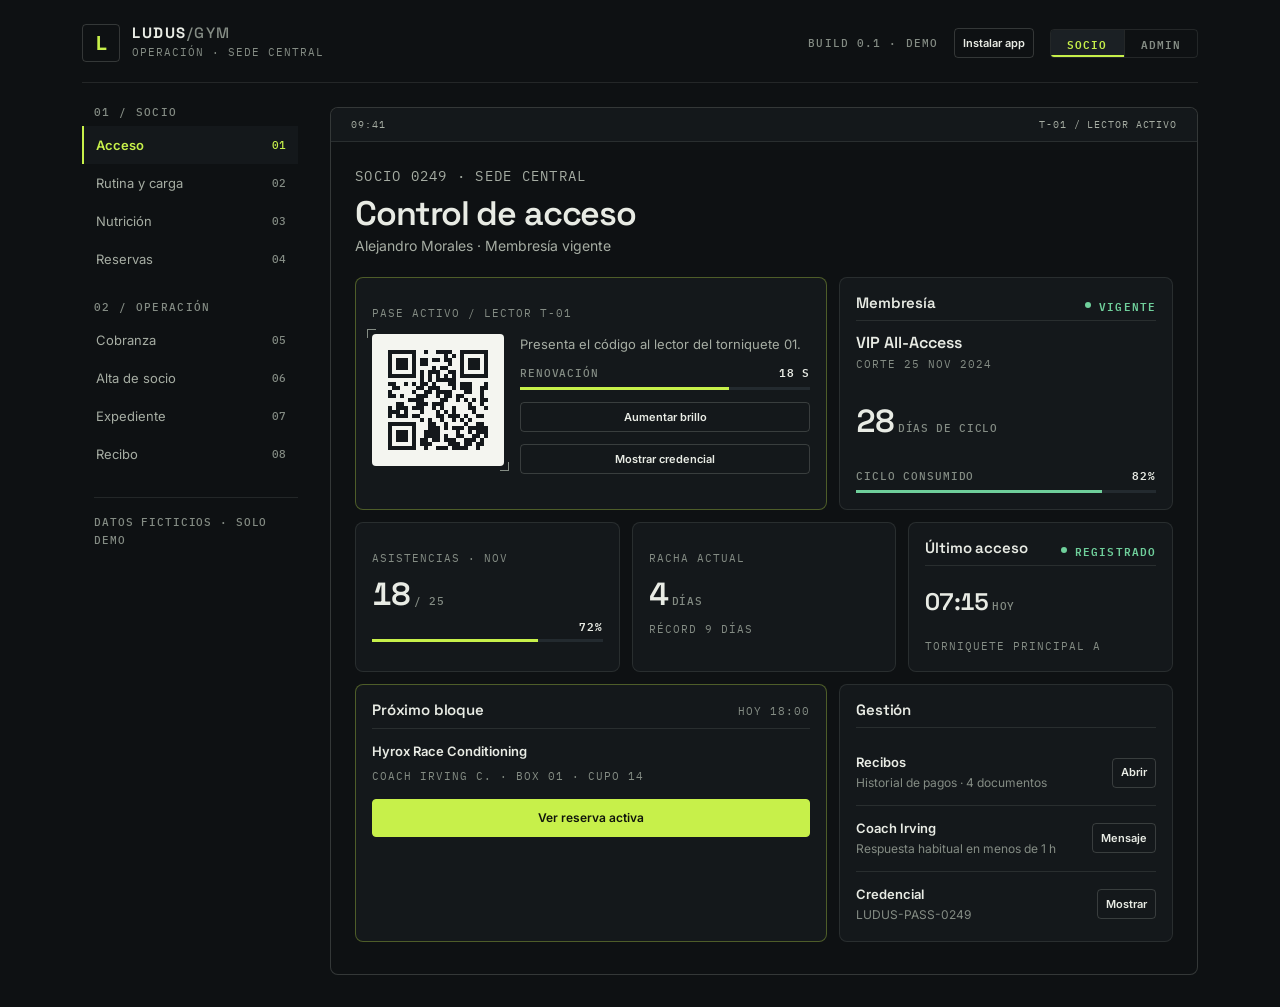
==== commit 428bc1a0: "PWA: layout de escritorio y movil, instalable y offline" ====
--- a/index.html
+++ b/index.html
@@ -5,6 +5,12 @@
   <meta name="viewport" content="width=device-width, initial-scale=1">
   <meta name="color-scheme" content="dark">
   <meta name="description" content="Terminal de operación Ludus Gym: accesos, cobros y expedientes en un solo flujo.">
+  <meta name="theme-color" content="#0e1113">
+  <meta name="apple-mobile-web-app-capable" content="yes">
+  <meta name="apple-mobile-web-app-status-bar-style" content="black-translucent">
+  <meta name="apple-mobile-web-app-title" content="Ludus Gym">
+  <link rel="manifest" href="manifest.webmanifest">
+  <link rel="apple-touch-icon" href="icons/icon-192.png">
   <title>Ludus Gym · Terminal de operación</title>
   <link rel="preconnect" href="https://fonts.googleapis.com">
   <link rel="preconnect" href="https://fonts.gstatic.com" crossorigin>
@@ -25,6 +31,7 @@
       </div>
       <div class="topbar__tools">
         <span class="build">BUILD 0.1 · DEMO</span>
+        <button class="btn btn--sm" id="install" type="button" hidden>Instalar app</button>
         <nav class="segment" aria-label="Seleccionar vista">
           <button type="button" data-action="role" data-role="socio" aria-pressed="true">SOCIO</button>
           <button type="button" data-action="role" data-role="admin" aria-pressed="false">ADMIN</button>
--- a/assets/styles.css
+++ b/assets/styles.css
@@ -211,17 +211,17 @@
 }
 
 /* ---------- Terminal ---------- */
-.stage { display: flex; justify-content: center; }
+.stage { min-width: 0; }
 .device {
-  width: 392px; max-width: 100%;
+  width: 100%;
   border: 1px solid var(--line-strong);
-  border-radius: 20px;
+  border-radius: var(--r-md);
   background: var(--ink-900);
   overflow: hidden;
 }
 .device__bar {
   display: flex; justify-content: space-between; align-items: center;
-  height: 30px; padding: 0 var(--s4);
+  height: 34px; padding: 0 var(--s5);
   border-bottom: 1px solid var(--line);
   background: var(--ink-800);
   color: var(--paper-faint);
@@ -230,16 +230,25 @@
 .screen {
   container-type: inline-size;
   container-name: terminal;
-  height: min(760px, calc(100vh - 190px));
-  min-height: 540px;
-  overflow-y: auto;
-  overscroll-behavior: contain;
-  padding: var(--s5) var(--s4) 0;
-  scrollbar-width: thin;
-  scrollbar-color: var(--ink-600) transparent;
-}
-.screen::-webkit-scrollbar { width: 6px; }
-.screen::-webkit-scrollbar-thumb { background: var(--ink-600); border-radius: var(--r-pill); }
+  padding: var(--s6) var(--s6) var(--s8);
+}
+.view-head { max-width: 62ch; }
+
+/* Grilla de 12 columnas: misma jerarquía en PC, colapso total en móvil */
+.canvas { display: grid; grid-template-columns: repeat(12, minmax(0, 1fr)); gap: var(--s3); }
+.canvas > * { grid-column: span 12; min-width: 0; }
+.canvas .panel { margin-bottom: 0; }
+@media (min-width: 640px) and (max-width: 1023px) {
+  .canvas > .span-3, .canvas > .span-4, .canvas > .span-5, .canvas > .span-6 { grid-column: span 6; }
+}
+@media (min-width: 1024px) {
+  .canvas > .span-3 { grid-column: span 3; }
+  .canvas > .span-4 { grid-column: span 4; }
+  .canvas > .span-5 { grid-column: span 5; }
+  .canvas > .span-6 { grid-column: span 6; }
+  .canvas > .span-7 { grid-column: span 7; }
+  .canvas > .span-8 { grid-column: span 8; }
+}
 
 /* Skeleton de carga */
 .skeleton {
@@ -515,15 +524,8 @@
 .empty { text-align: center; padding: var(--s6) var(--s4); border: 1px dashed var(--line-strong); border-radius: var(--r-md); }
 .empty p { margin: 0 0 var(--s3); color: var(--paper-faint); font: 500 var(--t-meta)/1.6 var(--font-mono); letter-spacing: .08em; }
 
-/* ---------- Navegación inferior ---------- */
-.dock {
-  position: sticky; bottom: 0; z-index: 5;
-  display: grid; grid-template-columns: repeat(5, minmax(0, 1fr));
-  margin: var(--s5) calc(var(--s4) * -1) 0;
-  padding: var(--s2) var(--s2) var(--s3);
-  border-top: 1px solid var(--line);
-  background: rgba(14, 17, 19, .96);
-}
+/* ---------- Navegación inferior (solo móvil) ---------- */
+.dock { display: none; }
 .dock button {
   display: grid; justify-items: center; gap: var(--s1);
   min-height: 44px; padding: var(--s1) 0;
@@ -562,35 +564,41 @@
 @keyframes toast-in { from { opacity: 0; transform: translateY(-6px); } to { opacity: 1; transform: none; } }
 
 /* ---------- Reflow por contenedor, no por viewport ---------- */
-@container terminal (max-width: 306px) {
+@container terminal (max-width: 330px) {
   .pass { grid-template-columns: 1fr; justify-items: start; }
-  .split { grid-template-columns: 1fr; }
   .duo { grid-template-columns: 1fr; }
   .metric { font-size: 1.75rem; }
 }
 
-@media (max-width: 860px) {
+/* Tablet: rail horizontal, grilla de 12 columnas en dos bloques */
+@media (max-width: 1023px) {
   .workspace { grid-template-columns: 1fr; gap: var(--s5); }
   .rail { position: static; display: grid; grid-template-columns: 1fr 1fr; gap: var(--s5); }
   .rail__group + .rail__group { margin-top: 0; }
   .rail__foot { display: none; }
-  .device { width: 100%; }
-  .screen { height: auto; min-height: 0; max-height: none; overflow: visible; }
-  .dock { position: static; }
-}
-
-@media (max-width: 520px) {
-  .app { padding: var(--s4) 0 0; }
-  .topbar, .rail { margin-left: var(--s4); margin-right: var(--s4); }
+}
+
+/* Móvil: misma app, navegación inferior fija y area segura */
+@media (max-width: 639px) {
+  .app { padding: var(--s4) 0 calc(76px + env(safe-area-inset-bottom)); }
+  .topbar { margin: 0 var(--s4); }
   .build { display: none; }
+  .rail { display: none; }
   .segment { width: 100%; }
   .segment button { flex: 1; }
-  .rail { grid-template-columns: 1fr; }
   .device { border-left: 0; border-right: 0; border-radius: 0; }
-  .screen { padding: var(--s4) var(--s4) 0; }
-  .dock { margin-left: calc(var(--s4) * -1); margin-right: calc(var(--s4) * -1); }
+  .device__bar { padding: 0 var(--s4); }
+  .screen { padding: var(--s5) var(--s4) var(--s6); }
+  .dock {
+    display: grid; grid-template-columns: repeat(5, minmax(0, 1fr));
+    position: fixed; z-index: 40; left: 0; right: 0; bottom: 0;
+    margin: 0; padding: var(--s2) var(--s1) calc(var(--s2) + env(safe-area-inset-bottom));
+    border-top: 1px solid var(--line-strong);
+    background: rgba(14, 17, 19, .97);
+  }
   .toasts { left: var(--s4); right: var(--s4); top: var(--s4); }
-  .toast { max-width: none; }
+  .toast { max-width: none; min-width: 0; }
+  .sheet { width: calc(100vw - 32px); }
 }
 
 @media (prefers-reduced-motion: reduce) {
